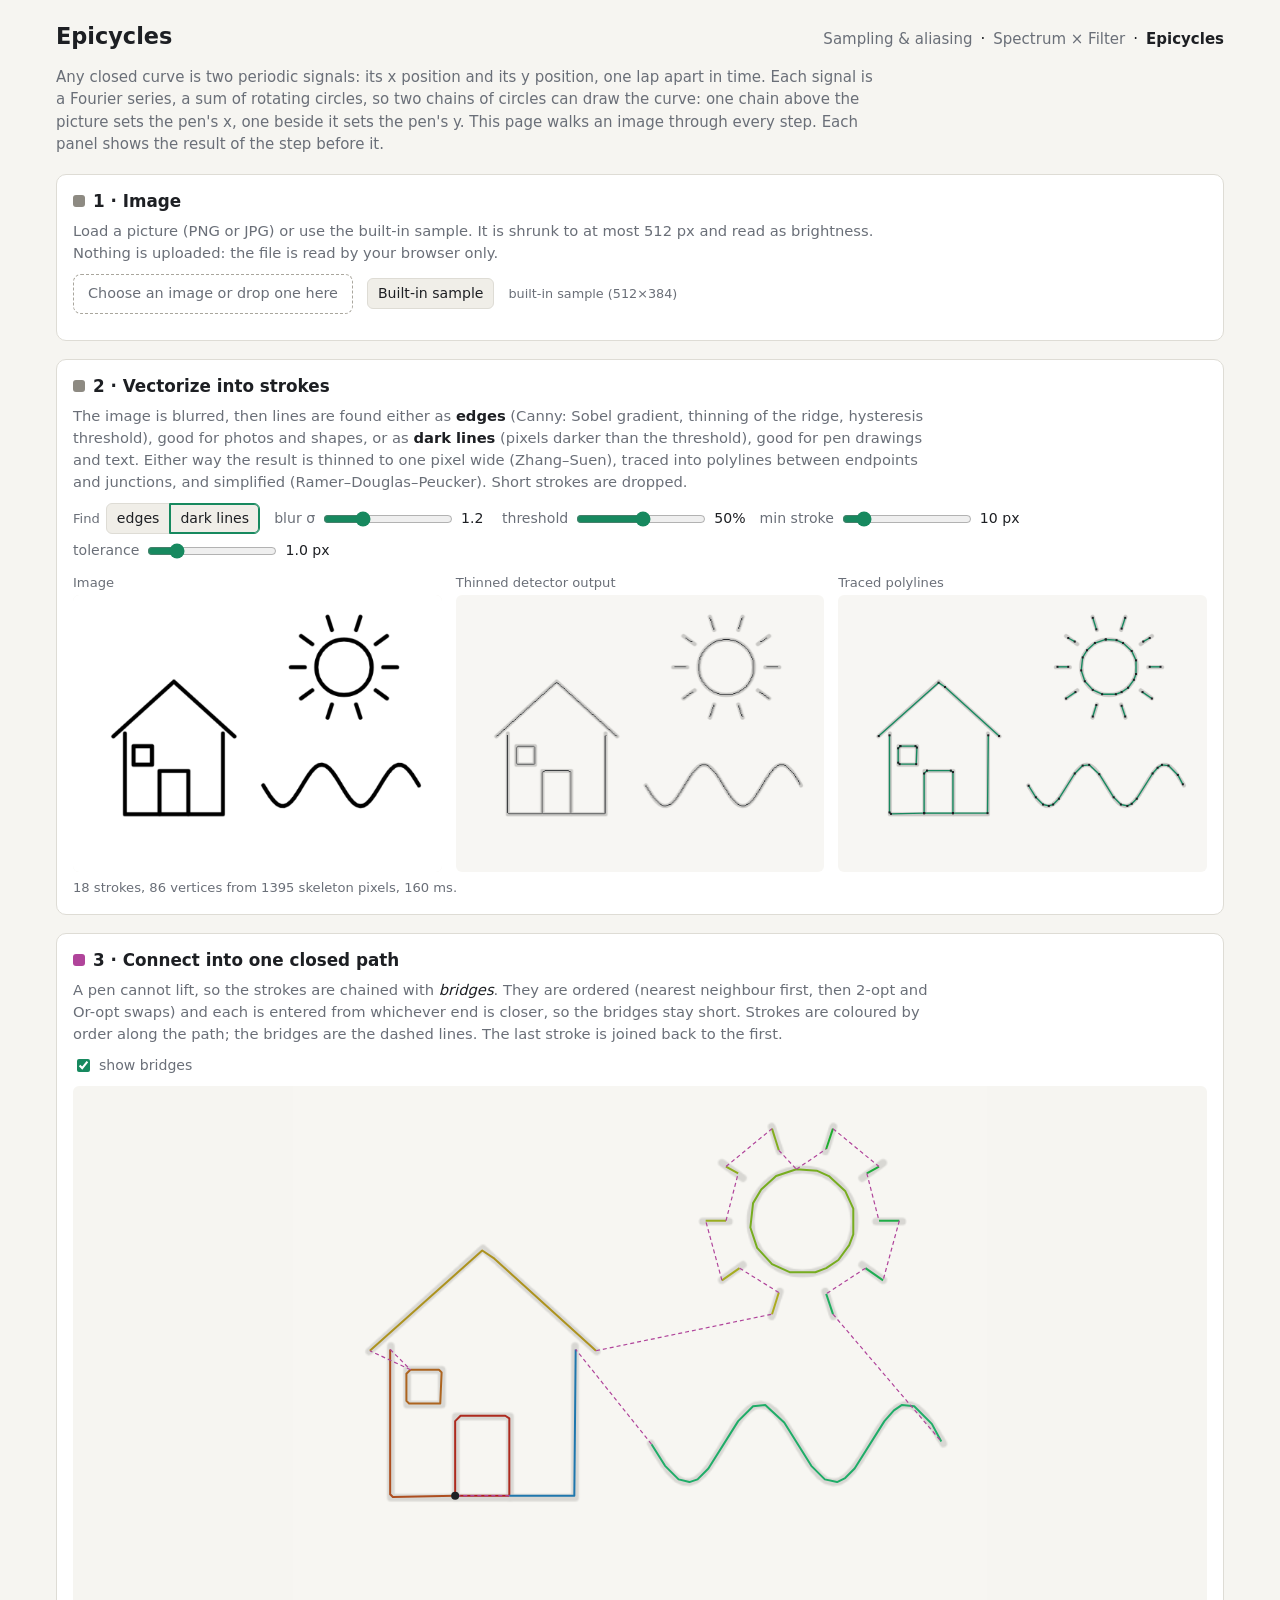
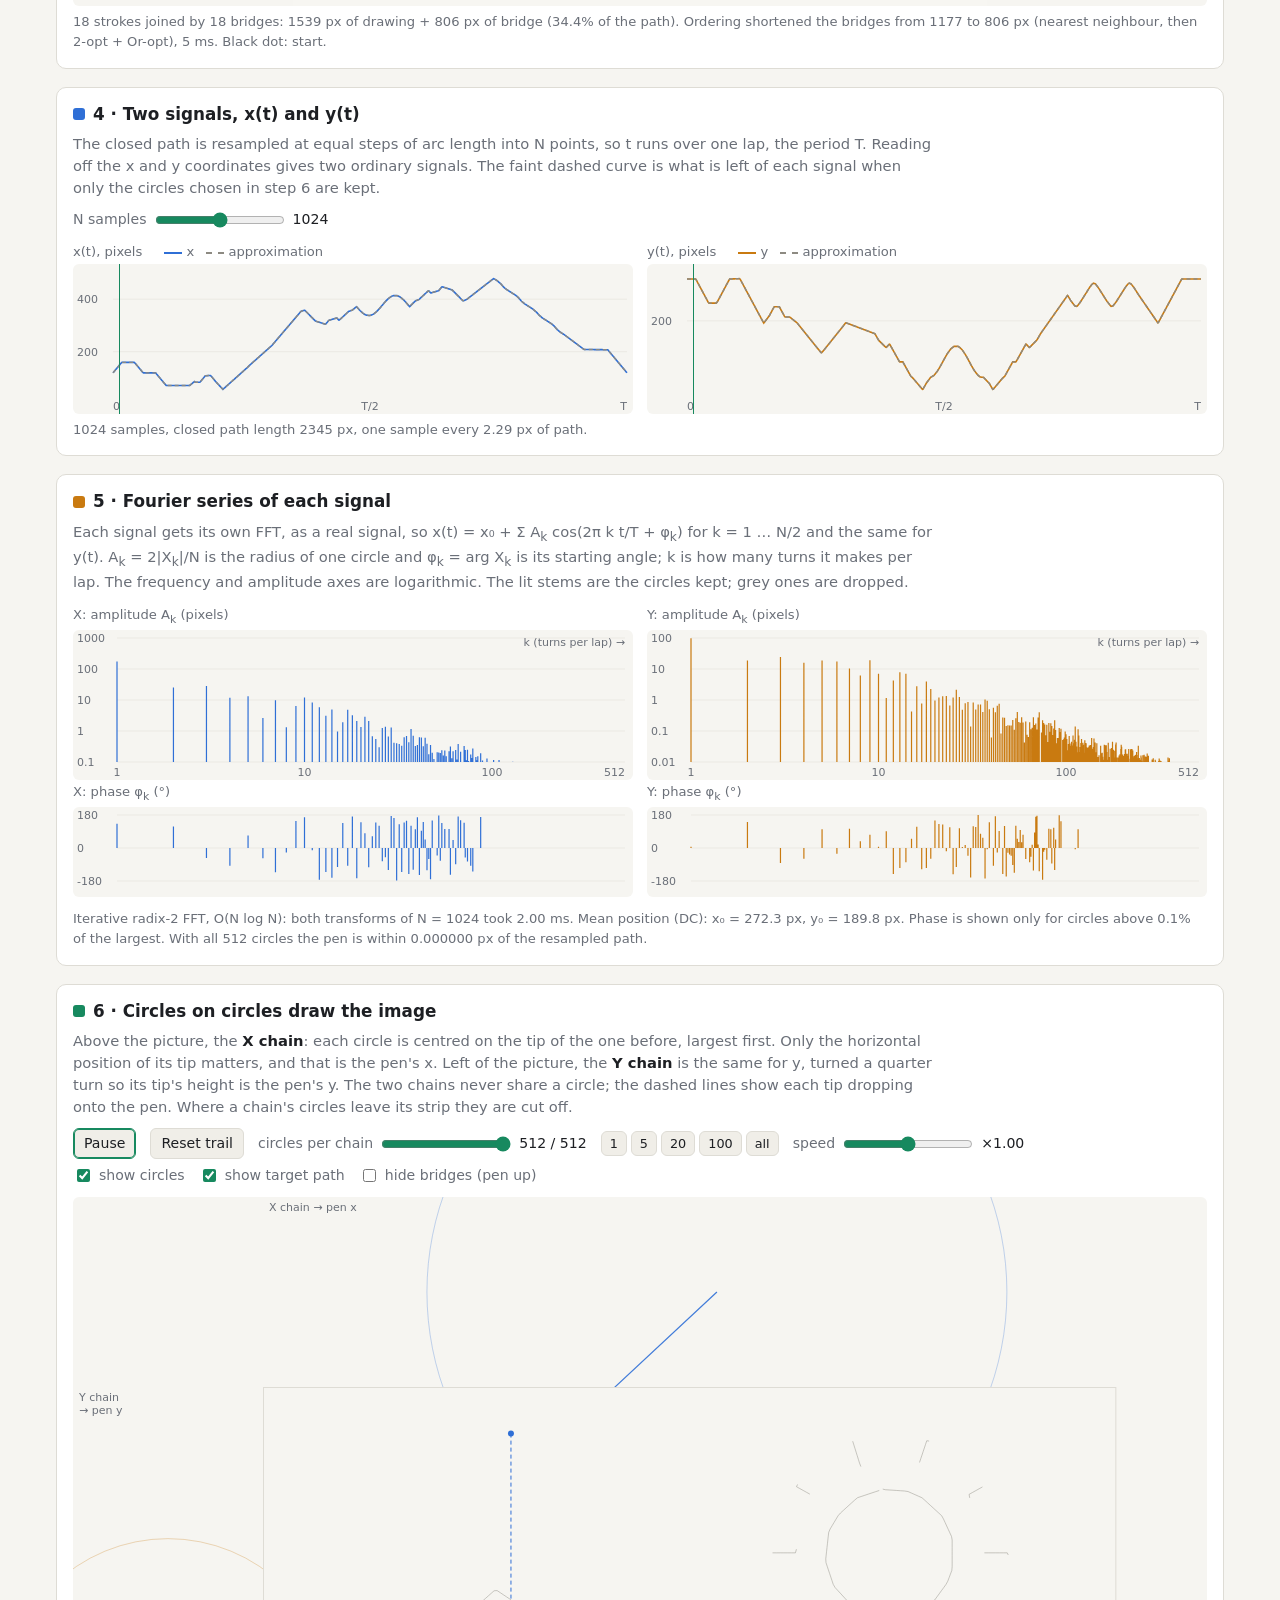
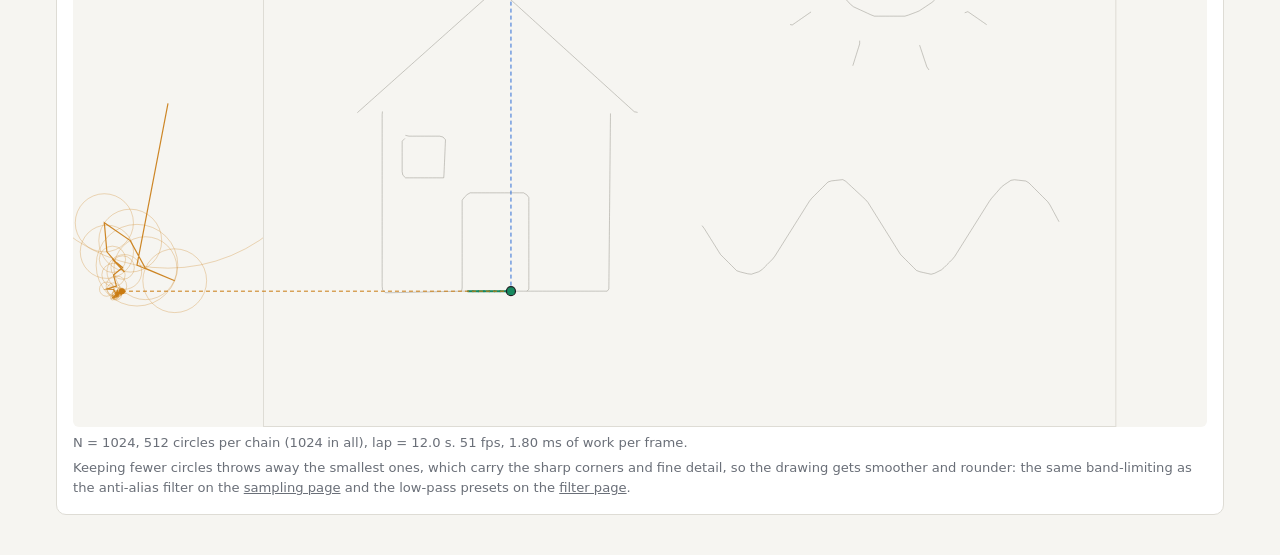
==== epicycles.html @ 073276e4 "Add epicycles page: image to single closed line to two Fourier circle chains" ====
<!doctype html>
<html lang="en">
<head>
<meta charset="utf-8">
<meta name="viewport" content="width=device-width, initial-scale=1">
<title>Epicycles</title>
<meta name="description" content="Interactive demo: turn an image into one closed line, split it into x(t) and y(t), take the Fourier series of each and draw the image with two chains of rotating circles.">
<link rel="stylesheet" href="epicycles.css">
</head>
<body>
<header class="site-header">
  <h1>Epicycles</h1>
  <nav id="pages"><a href="index.html">Sampling &amp; aliasing</a> · <a href="filter.html">Spectrum × Filter</a> · <strong>Epicycles</strong></nav>
</header>

<main>
  <section class="intro">
    <p>
      Any closed curve is two periodic signals: its x position and its y position, one lap apart in time.
      Each signal is a Fourier series, a sum of rotating circles, so two chains of circles can draw the curve:
      one chain above the picture sets the pen's x, one beside it sets the pen's y.
      This page walks an image through every step. Each panel shows the result of the step before it.
    </p>
  </section>

  <section class="panel" id="panel-input">
    <h2><span class="swatch sw-1"></span><span>1 · Image</span></h2>
    <p class="step">
      Load a picture (PNG or JPG) or use the built-in sample. It is shrunk to at most 512 px and read as brightness.
      Nothing is uploaded: the file is read by your browser only.
    </p>
    <div class="toolbar">
      <label class="drop" id="drop" tabindex="0">
        <input type="file" id="file" accept="image/png,image/jpeg,image/*">
        <span>Choose an image or drop one here</span>
      </label>
      <button id="btn-sample">Built-in sample</button>
      <span class="hint" id="src-name"></span>
    </div>
  </section>

  <section class="panel" id="panel-vec">
    <h2><span class="swatch sw-1"></span><span>2 · Vectorize into strokes</span></h2>
    <p class="step">
      The image is blurred, then lines are found either as <b>edges</b> (Canny: Sobel gradient, thinning of the ridge,
      hysteresis threshold), good for photos and shapes, or as <b>dark lines</b> (pixels darker than the threshold),
      good for pen drawings and text. Either way the result is thinned to one pixel wide (Zhang–Suen), traced into
      polylines between endpoints and junctions, and simplified (Ramer–Douglas–Peucker). Short strokes are dropped.
    </p>
    <div class="toolbar controls">
      <span class="group-label">Find</span>
      <span class="segmented" id="mode">
        <button data-mode="edges" aria-pressed="false">edges</button>
        <button data-mode="lines" aria-pressed="true">dark lines</button>
      </span>
      <label class="slider">blur σ <input type="range" id="p-blur" min="0.5" max="3" step="0.1" value="1.2"><output id="o-blur"></output></label>
      <label class="slider">threshold <input type="range" id="p-thr" min="2" max="95" step="1" value="50"><output id="o-thr"></output></label>
      <label class="slider">min stroke <input type="range" id="p-min" min="0" max="80" step="1" value="10"><output id="o-min"></output></label>
      <label class="slider">tolerance <input type="range" id="p-tol" min="0.3" max="4" step="0.1" value="1"><output id="o-tol"></output></label>
    </div>
    <div class="views three">
      <div><div class="plot-label">Image</div><canvas class="view" id="cv-src"></canvas></div>
      <div><div class="plot-label">Thinned detector output</div><canvas class="view" id="cv-edge"></canvas></div>
      <div><div class="plot-label">Traced polylines</div><canvas class="view" id="cv-poly"></canvas></div>
    </div>
    <p class="note" id="st-vec"></p>
  </section>

  <section class="panel" id="panel-conn">
    <h2><span class="swatch sw-2"></span><span>3 · Connect into one closed path</span></h2>
    <p class="step">
      A pen cannot lift, so the strokes are chained with <i>bridges</i>. They are ordered (nearest neighbour first, then
      2-opt and Or-opt swaps) and each is entered from whichever end is closer, so the bridges stay short.
      Strokes are coloured by order along the path; the bridges are the dashed lines.
      The last stroke is joined back to the first.
    </p>
    <div class="toolbar controls">
      <label class="check"><input type="checkbox" id="c-bridges" checked> show bridges</label>
    </div>
    <canvas class="view wide" id="cv-path"></canvas>
    <p class="note" id="st-conn"></p>
  </section>

  <section class="panel" id="panel-sig">
    <h2><span class="swatch sw-3"></span><span>4 · Two signals, x(t) and y(t)</span></h2>
    <p class="step">
      The closed path is resampled at equal steps of arc length into N points, so t runs over one lap, the period T.
      Reading off the x and y coordinates gives two ordinary signals. The faint dashed curve is what is left of each
      signal when only the circles chosen in step 6 are kept.
    </p>
    <div class="toolbar controls">
      <label class="slider">N samples <input type="range" id="p-n" min="8" max="12" step="1" value="10"><output id="o-n"></output></label>
    </div>
    <div class="views two">
      <div><div class="plot-label">x(t), pixels <span class="legend"><i class="ln ln-x"></i>x <i class="ln ln-ap"></i>approximation</span></div>
        <div class="tplot"><canvas class="view sig" id="sig-x"></canvas><i class="cursor" id="cur-x"></i></div></div>
      <div><div class="plot-label">y(t), pixels <span class="legend"><i class="ln ln-y"></i>y <i class="ln ln-ap"></i>approximation</span></div>
        <div class="tplot"><canvas class="view sig" id="sig-y"></canvas><i class="cursor" id="cur-y"></i></div></div>
    </div>
    <p class="note" id="st-sig"></p>
  </section>

  <section class="panel" id="panel-fft">
    <h2><span class="swatch sw-4"></span><span>5 · Fourier series of each signal</span></h2>
    <p class="step">
      Each signal gets its own FFT, as a real signal, so x(t) = x₀ + Σ A<sub>k</sub> cos(2π k t/T + φ<sub>k</sub>) for k = 1 … N/2
      and the same for y(t). A<sub>k</sub> = 2|X<sub>k</sub>|/N is the radius of one circle and φ<sub>k</sub> = arg X<sub>k</sub>
      is its starting angle; k is how many turns it makes per lap. The frequency and amplitude axes are logarithmic.
      The lit stems are the circles kept; grey ones are dropped.
    </p>
    <div class="views two">
      <div class="spec-col">
        <div class="plot-label">X: amplitude A<sub>k</sub> (pixels)</div><canvas class="view spec" id="sp-xa"></canvas>
        <div class="plot-label">X: phase φ<sub>k</sub> (°)</div><canvas class="view specp" id="sp-xp"></canvas>
      </div>
      <div class="spec-col">
        <div class="plot-label">Y: amplitude A<sub>k</sub> (pixels)</div><canvas class="view spec" id="sp-ya"></canvas>
        <div class="plot-label">Y: phase φ<sub>k</sub> (°)</div><canvas class="view specp" id="sp-yp"></canvas>
      </div>
    </div>
    <p class="note" id="st-fft"></p>
  </section>

  <section class="panel" id="panel-stage">
    <h2><span class="swatch sw-5"></span><span>6 · Circles on circles draw the image</span></h2>
    <p class="step">
      Above the picture, the <b>X chain</b>: each circle is centred on the tip of the one before, largest first.
      Only the horizontal position of its tip matters, and that is the pen's x. Left of the picture, the <b>Y chain</b>
      is the same for y, turned a quarter turn so its tip's height is the pen's y. The two chains never share a
      circle; the dashed lines show each tip dropping onto the pen. Where a chain's circles leave its strip they are cut off.
    </p>
    <div class="toolbar controls">
      <button id="b-play" aria-pressed="true">Pause</button>
      <button id="b-reset">Reset trail</button>
      <label class="slider">circles per chain <input type="range" id="p-m" min="0" max="1000" step="1" value="1000"><output id="o-m"></output></label>
      <span class="presets" id="m-presets">
        <button data-m="1">1</button><button data-m="5">5</button><button data-m="20">20</button><button data-m="100">100</button><button data-m="all">all</button>
      </span>
      <label class="slider">speed <input type="range" id="p-speed" min="-100" max="100" step="1" value="0"><output id="o-speed"></output></label>
    </div>
    <div class="toolbar controls">
      <label class="check"><input type="checkbox" id="c-circles" checked> show circles</label>
      <label class="check"><input type="checkbox" id="c-ghost" checked> show target path</label>
      <label class="check"><input type="checkbox" id="c-penup"> hide bridges (pen up)</label>
    </div>
    <div class="stage-wrap"><canvas id="stage"></canvas></div>
    <p class="note" id="st-stage"></p>
    <p class="note">
      Keeping fewer circles throws away the smallest ones, which carry the sharp corners and fine detail, so the drawing
      gets smoother and rounder: the same band-limiting as the anti-alias filter on the
      <a href="index.html">sampling page</a> and the low-pass presets on the <a href="filter.html">filter page</a>.
    </p>
  </section>
</main>

<script src="epicycles.js"></script>
</body>
</html>
---- epicycles.css ----
:root {
  --bg: #f6f5f1;
  --panel: #ffffff;
  --ink: #1d1f23;
  --muted: #6a6f78;
  --line: #dedcd5;
  --grid: #ebe9e3;
  --axis: #a9a69d;
  --btn: #f0eee8;
  --btn-hover: #e5e2da;
  --c-x: #2f6fd6;
  --c-y: #c97a10;
  --c-pen: #17895f;
  --c-bridge: #b0449a;
  --c-ref: #8d8a82;
  color-scheme: light;
}

@media (prefers-color-scheme: dark) {
  :root:not([data-theme="light"]) {
    --bg: #15171b;
    --panel: #1d2026;
    --ink: #e6e7ea;
    --muted: #979ca6;
    --line: #2f333b;
    --grid: #262a31;
    --axis: #5a606b;
    --btn: #272b33;
    --btn-hover: #323741;
    --c-x: #6b9ef5;
    --c-y: #f0a443;
    --c-pen: #3fc994;
    --c-bridge: #e07ccb;
    --c-ref: #8a909b;
    color-scheme: dark;
  }
}

:root[data-theme="dark"] {
  --bg: #15171b;
  --panel: #1d2026;
  --ink: #e6e7ea;
  --muted: #979ca6;
  --line: #2f333b;
  --grid: #262a31;
  --axis: #5a606b;
  --btn: #272b33;
  --btn-hover: #323741;
  --c-x: #6b9ef5;
  --c-y: #f0a443;
  --c-pen: #3fc994;
  --c-bridge: #e07ccb;
  --c-ref: #8a909b;
  color-scheme: dark;
}

* { box-sizing: border-box; }

body {
  margin: 0;
  background: var(--bg);
  color: var(--ink);
  font: 15px/1.5 system-ui, -apple-system, "Segoe UI", Roboto, sans-serif;
}

.site-header {
  display: flex;
  flex-wrap: wrap;
  align-items: baseline;
  justify-content: space-between;
  gap: 8px 24px;
  max-width: 1200px;
  margin: 0 auto;
  padding: 20px 16px 4px;
}
.site-header h1 { margin: 0; font-size: 1.4rem; font-weight: 650; }

#pages { display: flex; flex-wrap: wrap; gap: 4px 8px; }
#pages a { color: var(--muted); text-decoration: none; }
#pages a:hover { color: var(--ink); }

main { max-width: 1200px; margin: 0 auto; padding: 0 16px 40px; }

.intro { max-width: 820px; color: var(--muted); }
.intro p { margin: 8px 0; }

.panel {
  background: var(--panel);
  border: 1px solid var(--line);
  border-radius: 10px;
  padding: 14px 16px 16px;
  margin-top: 18px;
  min-width: 0;
}
.panel h2 {
  display: flex;
  align-items: center;
  gap: 8px;
  margin: 0 0 6px;
  font-size: 1.05rem;
  font-weight: 620;
}
.swatch { width: 12px; height: 12px; border-radius: 3px; flex: none; }
.sw-1 { background: var(--c-ref); }
.sw-2 { background: var(--c-bridge); }
.sw-3 { background: var(--c-x); }
.sw-4 { background: var(--c-y); }
.sw-5 { background: var(--c-pen); }

.step { max-width: 860px; margin: 0 0 10px; color: var(--muted); font-size: 0.92rem; }
.step b, .step i { color: var(--ink); }

.toolbar { display: flex; flex-wrap: wrap; align-items: center; gap: 6px 14px; margin-bottom: 10px; }
.toolbar.controls + .toolbar.controls { margin-top: -4px; }

button {
  font: inherit;
  font-size: 0.88rem;
  color: var(--ink);
  background: var(--btn);
  border: 1px solid var(--line);
  border-radius: 6px;
  padding: 4px 10px;
  cursor: pointer;
}
button:hover { background: var(--btn-hover); }
button[aria-pressed="true"] { border-color: var(--c-pen); box-shadow: inset 0 0 0 1px var(--c-pen); }
.presets { display: inline-flex; gap: 4px; }
.presets button { padding: 2px 8px; font-size: 0.8rem; }

.segmented { display: inline-flex; }
.segmented button { border-radius: 0; }
.segmented button:first-child { border-radius: 6px 0 0 6px; }
.segmented button:last-child { border-radius: 0 6px 6px 0; margin-left: -1px; }

.group-label { color: var(--muted); font-size: 0.82rem; margin-right: -8px; }
.slider, .check { display: inline-flex; align-items: center; gap: 6px; font-size: 0.88rem; color: var(--muted); }
.slider input { width: 130px; accent-color: var(--c-pen); }
.slider output { min-width: 3ch; color: var(--ink); font-variant-numeric: tabular-nums; }
.check input { accent-color: var(--c-pen); }

.drop {
  display: inline-flex;
  align-items: center;
  padding: 8px 14px;
  border: 1.5px dashed var(--axis);
  border-radius: 8px;
  color: var(--muted);
  cursor: pointer;
  font-size: 0.9rem;
}
.drop:hover, .drop.over, .drop:focus-visible { border-color: var(--c-pen); color: var(--ink); outline: none; }
.drop input { position: absolute; width: 1px; height: 1px; opacity: 0; pointer-events: none; }

.hint { color: var(--muted); font-size: 0.8rem; }
.note { color: var(--muted); font-size: 0.82rem; margin: 6px 0 0; }
.note a { color: inherit; }

.views { display: grid; gap: 14px; }
.views.three { grid-template-columns: repeat(3, minmax(0, 1fr)); }
.views.two { grid-template-columns: repeat(2, minmax(0, 1fr)); }
.views > div { min-width: 0; }

.plot-label { font-size: 0.82rem; color: var(--muted); margin: 2px 0; }
.view { display: block; width: 100%; height: 240px; border-radius: 6px; background: var(--bg); }
.view.wide { height: 360px; }
.view.sig { height: 150px; }
.view.spec { height: 150px; }
.view.specp { height: 90px; margin-bottom: 6px; }

.tplot { position: relative; }
.cursor { position: absolute; top: 0; bottom: 0; width: 0; border-left: 1px solid var(--c-pen); pointer-events: none; left: 0; }

.legend { margin-left: 10px; white-space: nowrap; }
.legend .ln { display: inline-block; width: 18px; height: 0; vertical-align: middle; margin: 0 4px 0 8px; }
.ln-x { border-top: 2px solid var(--c-x); }
.ln-y { border-top: 2px solid var(--c-y); }
.ln-ap { border-top: 2px dashed var(--c-ref); }

.stage-wrap { width: 100%; }
#stage { display: block; width: 100%; height: 600px; border-radius: 6px; background: var(--bg); }

@media (max-width: 760px) {
  .views.three, .views.two { grid-template-columns: minmax(0, 1fr); }
  .view { height: 220px; }
  .view.sig, .view.spec { height: 140px; }
  .view.specp { height: 80px; }
  .slider input { width: 110px; }
}
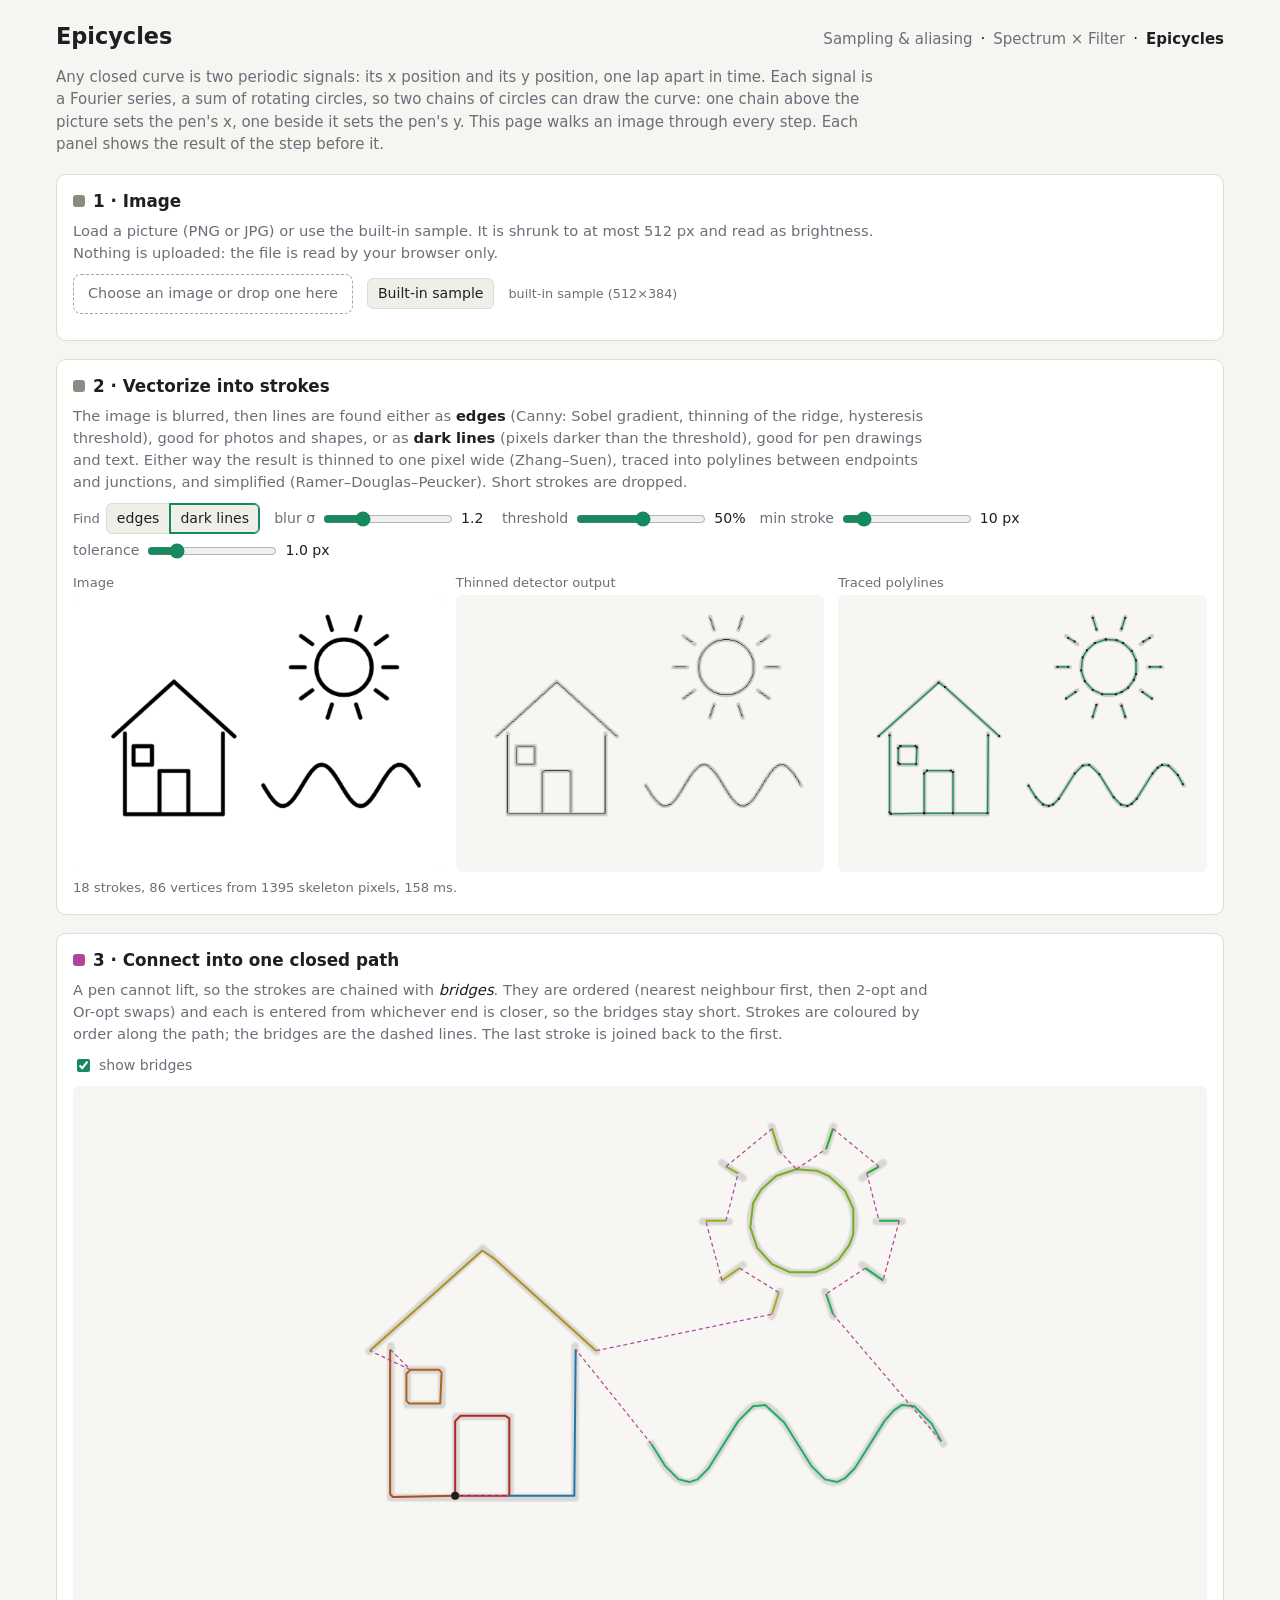
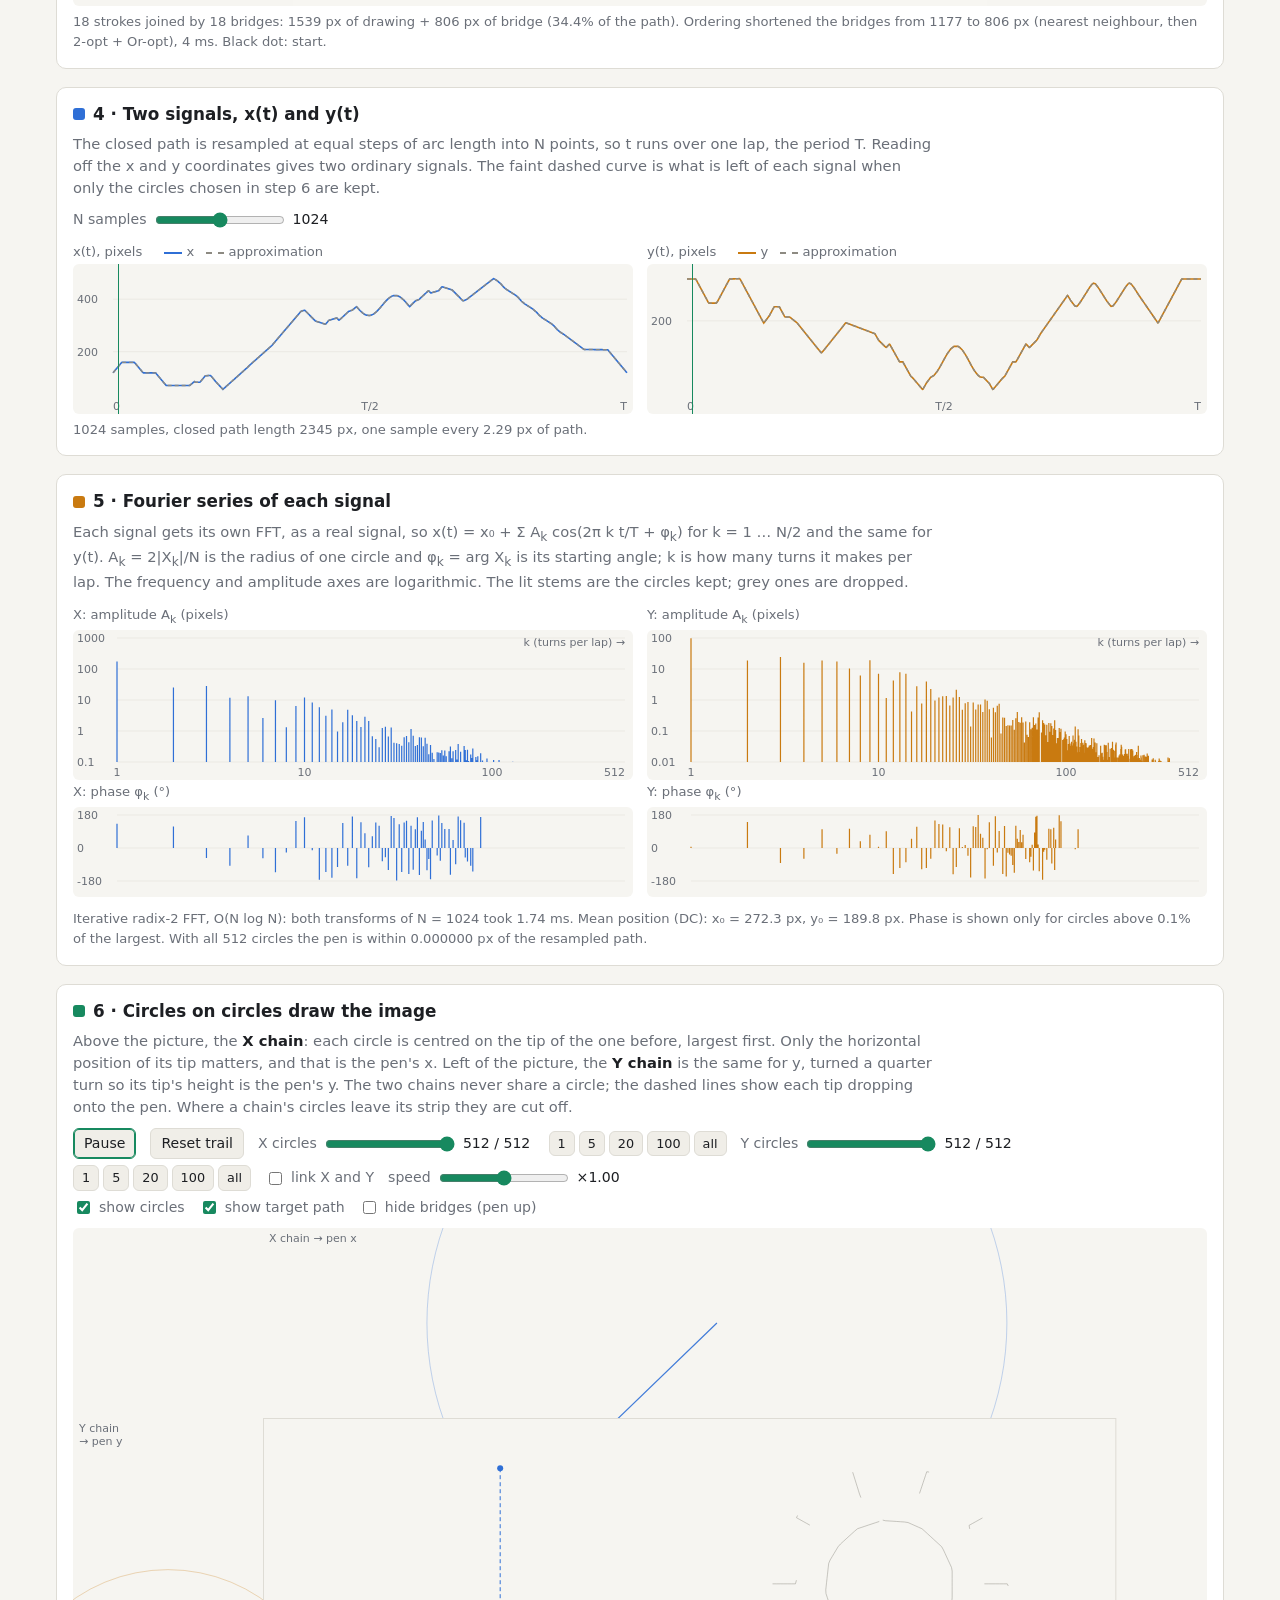
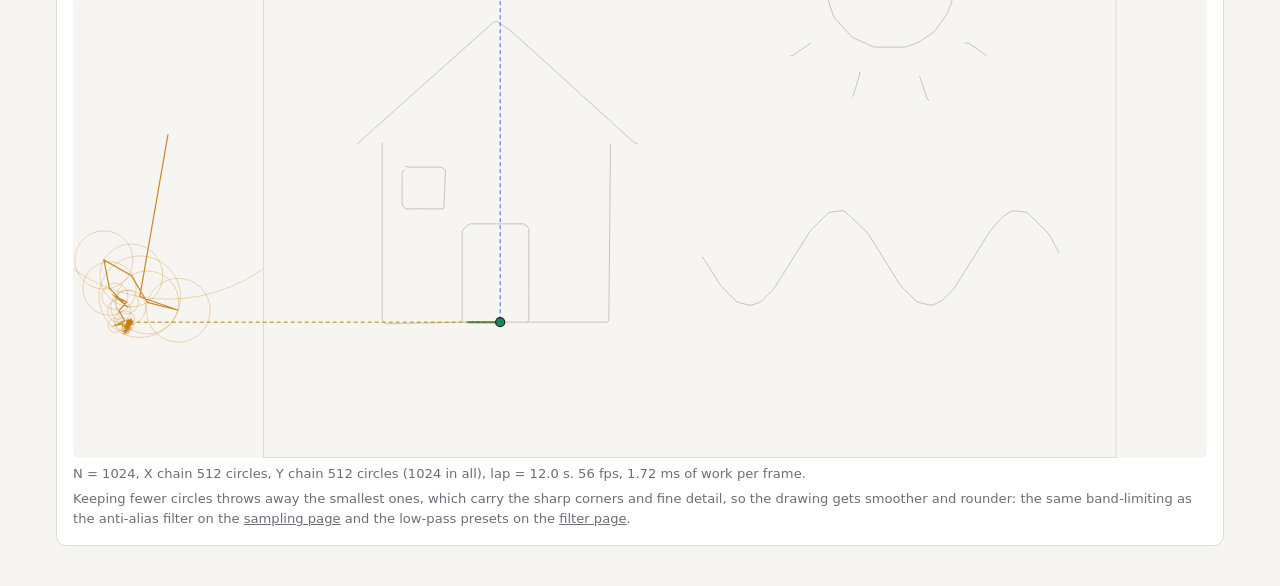
==== commit 74297040: "Independent X and Y circle counts, link option; guard against failed image readback" ====
--- a/epicycles.html
+++ b/epicycles.html
@@ -132,10 +132,11 @@
     <div class="toolbar controls">
       <button id="b-play" aria-pressed="true">Pause</button>
       <button id="b-reset">Reset trail</button>
-      <label class="slider">circles per chain <input type="range" id="p-m" min="0" max="1000" step="1" value="1000"><output id="o-m"></output></label>
-      <span class="presets" id="m-presets">
-        <button data-m="1">1</button><button data-m="5">5</button><button data-m="20">20</button><button data-m="100">100</button><button data-m="all">all</button>
-      </span>
+      <label class="slider x">X circles <input type="range" id="p-mx" min="0" max="1000" step="1" value="1000"><output id="o-mx"></output></label>
+      <span class="presets" id="mp-x"><button data-m="1">1</button><button data-m="5">5</button><button data-m="20">20</button><button data-m="100">100</button><button data-m="all">all</button></span>
+      <label class="slider y">Y circles <input type="range" id="p-my" min="0" max="1000" step="1" value="1000"><output id="o-my"></output></label>
+      <span class="presets" id="mp-y"><button data-m="1">1</button><button data-m="5">5</button><button data-m="20">20</button><button data-m="100">100</button><button data-m="all">all</button></span>
+      <label class="check"><input type="checkbox" id="c-link"> link X and Y</label>
       <label class="slider">speed <input type="range" id="p-speed" min="-100" max="100" step="1" value="0"><output id="o-speed"></output></label>
     </div>
     <div class="toolbar controls">
--- a/epicycles.css
+++ b/epicycles.css
@@ -187,3 +187,5 @@
   .view.specp { height: 80px; }
   .slider input { width: 110px; }
 }
+
+#o-mx, #o-my { min-width: 8ch; }
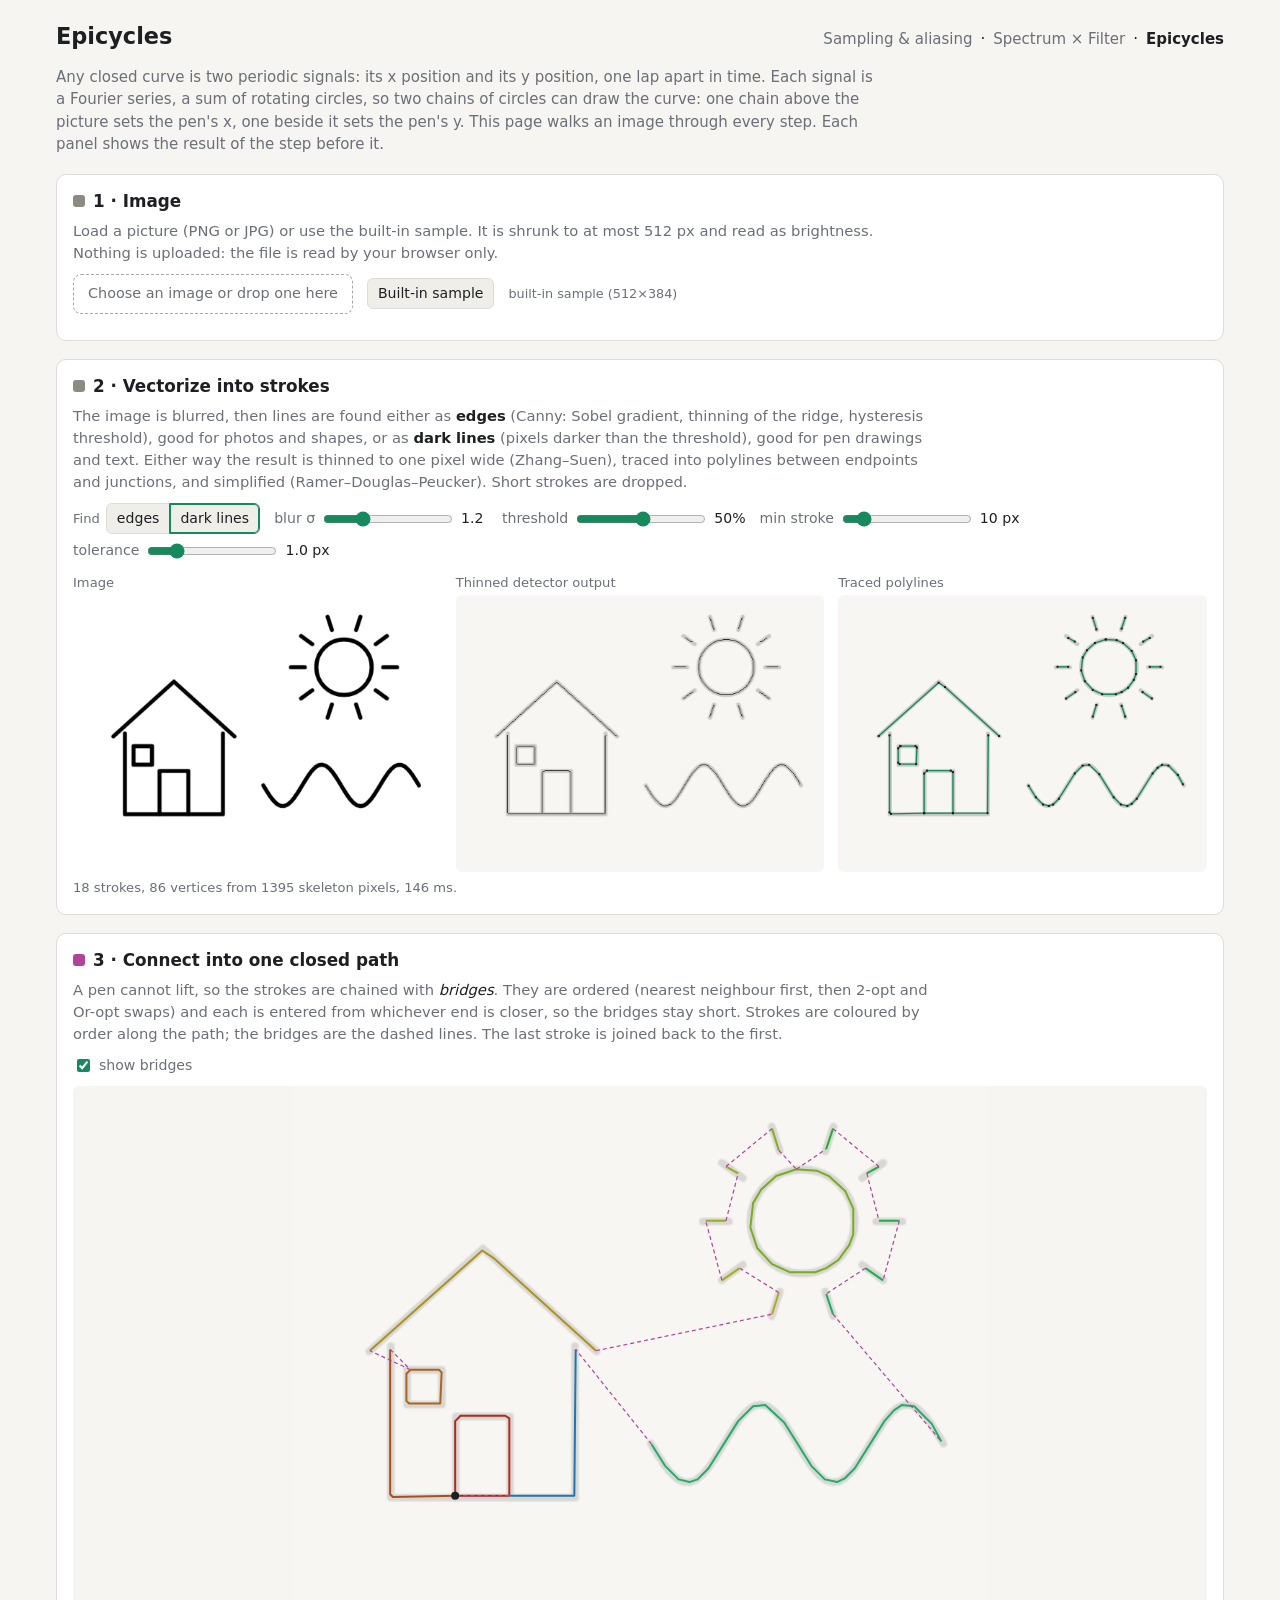
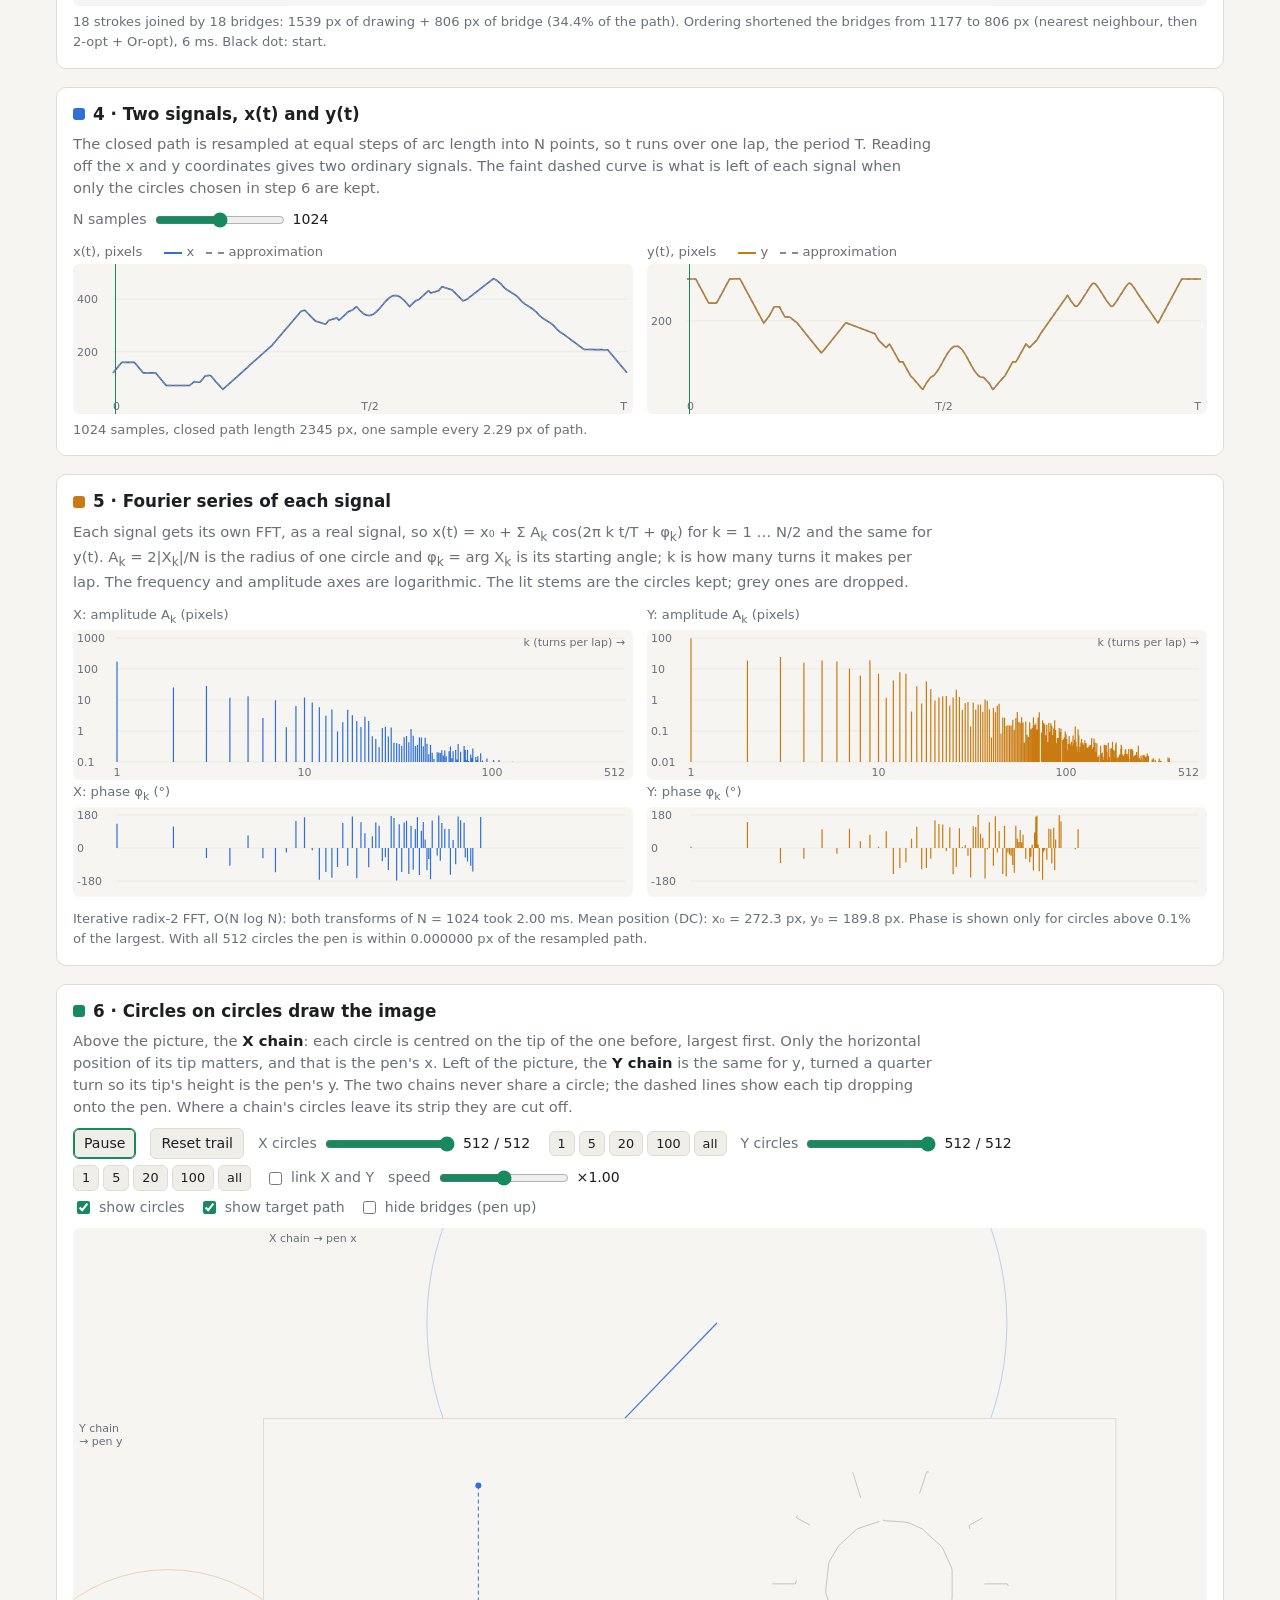
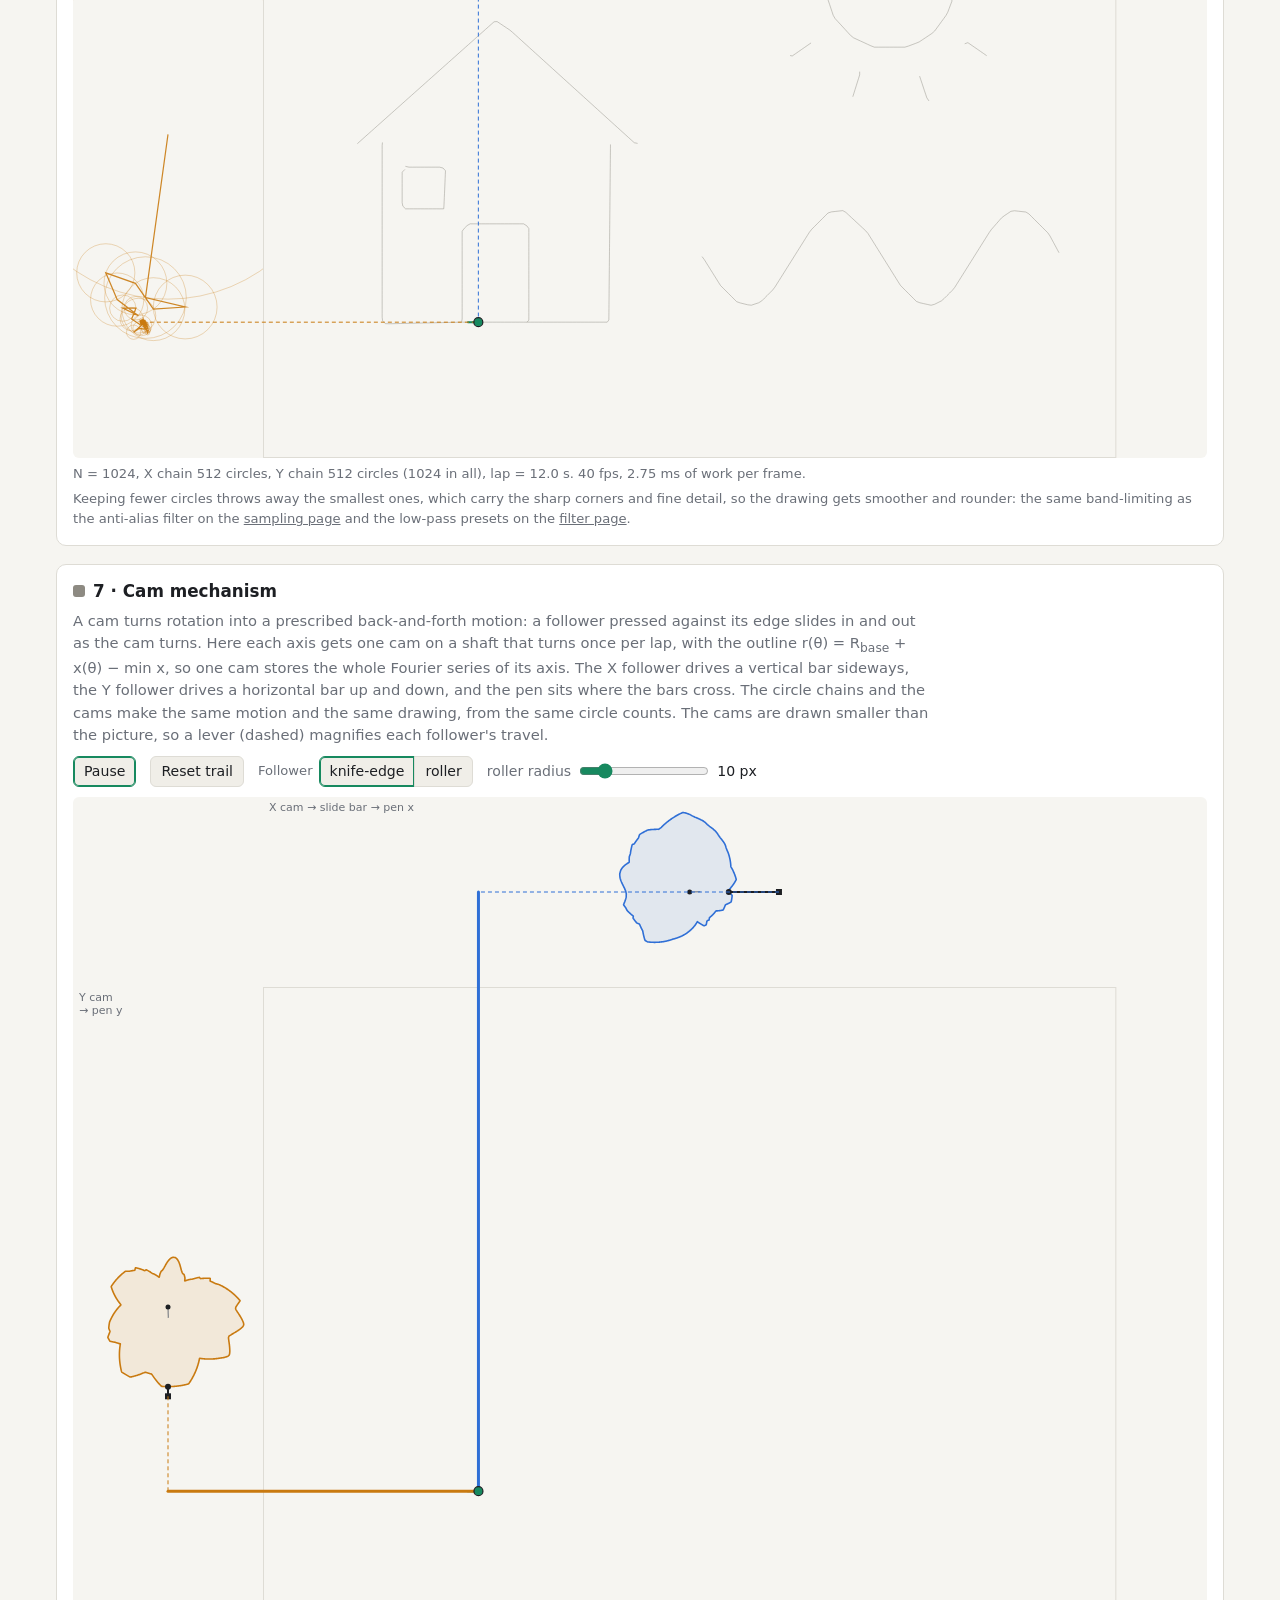
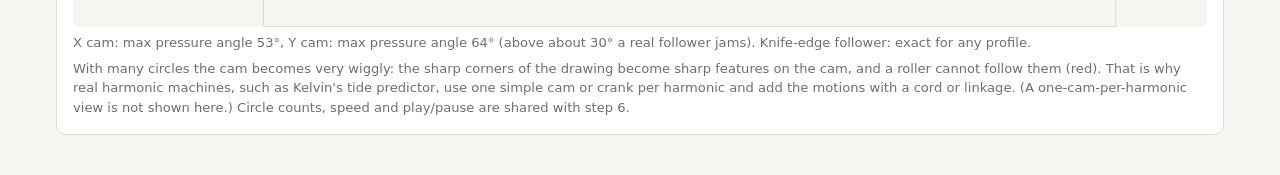
==== commit 6c188344: "Add cam mechanism section; make the built-in sample read back reliably" ====
--- a/epicycles.html
+++ b/epicycles.html
@@ -152,6 +152,36 @@
       <a href="index.html">sampling page</a> and the low-pass presets on the <a href="filter.html">filter page</a>.
     </p>
   </section>
+
+  <section class="panel" id="panel-cam">
+    <h2><span class="swatch sw-6"></span><span>7 · Cam mechanism</span></h2>
+    <p class="step">
+      A cam turns rotation into a prescribed back-and-forth motion: a follower pressed against its edge slides in and out as the
+      cam turns. Here each axis gets one cam on a shaft that turns once per lap, with the outline r(θ) = R<sub>base</sub> + x(θ) − min x,
+      so one cam stores the whole Fourier series of its axis. The X follower drives a vertical bar sideways, the Y follower drives a
+      horizontal bar up and down, and the pen sits where the bars cross. The circle chains and the cams make the same motion and the
+      same drawing, from the same circle counts. The cams are drawn smaller than the picture, so a lever (dashed) magnifies
+      each follower's travel.
+    </p>
+    <div class="toolbar controls">
+      <button id="b-play2" aria-pressed="true">Pause</button>
+      <button id="b-reset2">Reset trail</button>
+      <span class="group-label">Follower</span>
+      <span class="segmented" id="follower">
+        <button data-f="knife" aria-pressed="true">knife-edge</button>
+        <button data-f="roller" aria-pressed="false">roller</button>
+      </span>
+      <label class="slider">roller radius <input type="range" id="p-rho" min="1" max="60" step="1" value="10"><output id="o-rho">10 px</output></label>
+    </div>
+    <canvas id="cam"></canvas>
+    <p class="note" id="st-cam"></p>
+    <p class="note">
+      With many circles the cam becomes very wiggly: the sharp corners of the drawing become sharp features on the cam, and a roller
+      cannot follow them (red). That is why real harmonic machines, such as Kelvin's tide predictor, use one simple cam or crank per
+      harmonic and add the motions with a cord or linkage. (A one-cam-per-harmonic view is not shown here.) Circle counts, speed and
+      play/pause are shared with step 6.
+    </p>
+  </section>
 </main>
 
 <script src="epicycles.js"></script>
--- a/epicycles.css
+++ b/epicycles.css
@@ -13,6 +13,7 @@
   --c-pen: #17895f;
   --c-bridge: #b0449a;
   --c-ref: #8d8a82;
+  --c-bad: #d03030;
   color-scheme: light;
 }
 
@@ -32,6 +33,7 @@
     --c-pen: #3fc994;
     --c-bridge: #e07ccb;
     --c-ref: #8a909b;
+    --c-bad: #ff6b6b;
     color-scheme: dark;
   }
 }
@@ -51,6 +53,7 @@
   --c-pen: #3fc994;
   --c-bridge: #e07ccb;
   --c-ref: #8a909b;
+  --c-bad: #ff6b6b;
   color-scheme: dark;
 }
 
@@ -106,6 +109,7 @@
 .sw-3 { background: var(--c-x); }
 .sw-4 { background: var(--c-y); }
 .sw-5 { background: var(--c-pen); }
+.sw-6 { background: var(--c-ref); }
 
 .step { max-width: 860px; margin: 0 0 10px; color: var(--muted); font-size: 0.92rem; }
 .step b, .step i { color: var(--ink); }
@@ -178,7 +182,7 @@
 .ln-ap { border-top: 2px dashed var(--c-ref); }
 
 .stage-wrap { width: 100%; }
-#stage { display: block; width: 100%; height: 600px; border-radius: 6px; background: var(--bg); }
+#stage, #cam { display: block; width: 100%; height: 600px; border-radius: 6px; background: var(--bg); }
 
 @media (max-width: 760px) {
   .views.three, .views.two { grid-template-columns: minmax(0, 1fr); }
@@ -188,4 +192,5 @@
   .slider input { width: 110px; }
 }
 
+#st-cam .bad { color: var(--c-bad); }
 #o-mx, #o-my { min-width: 8ch; }
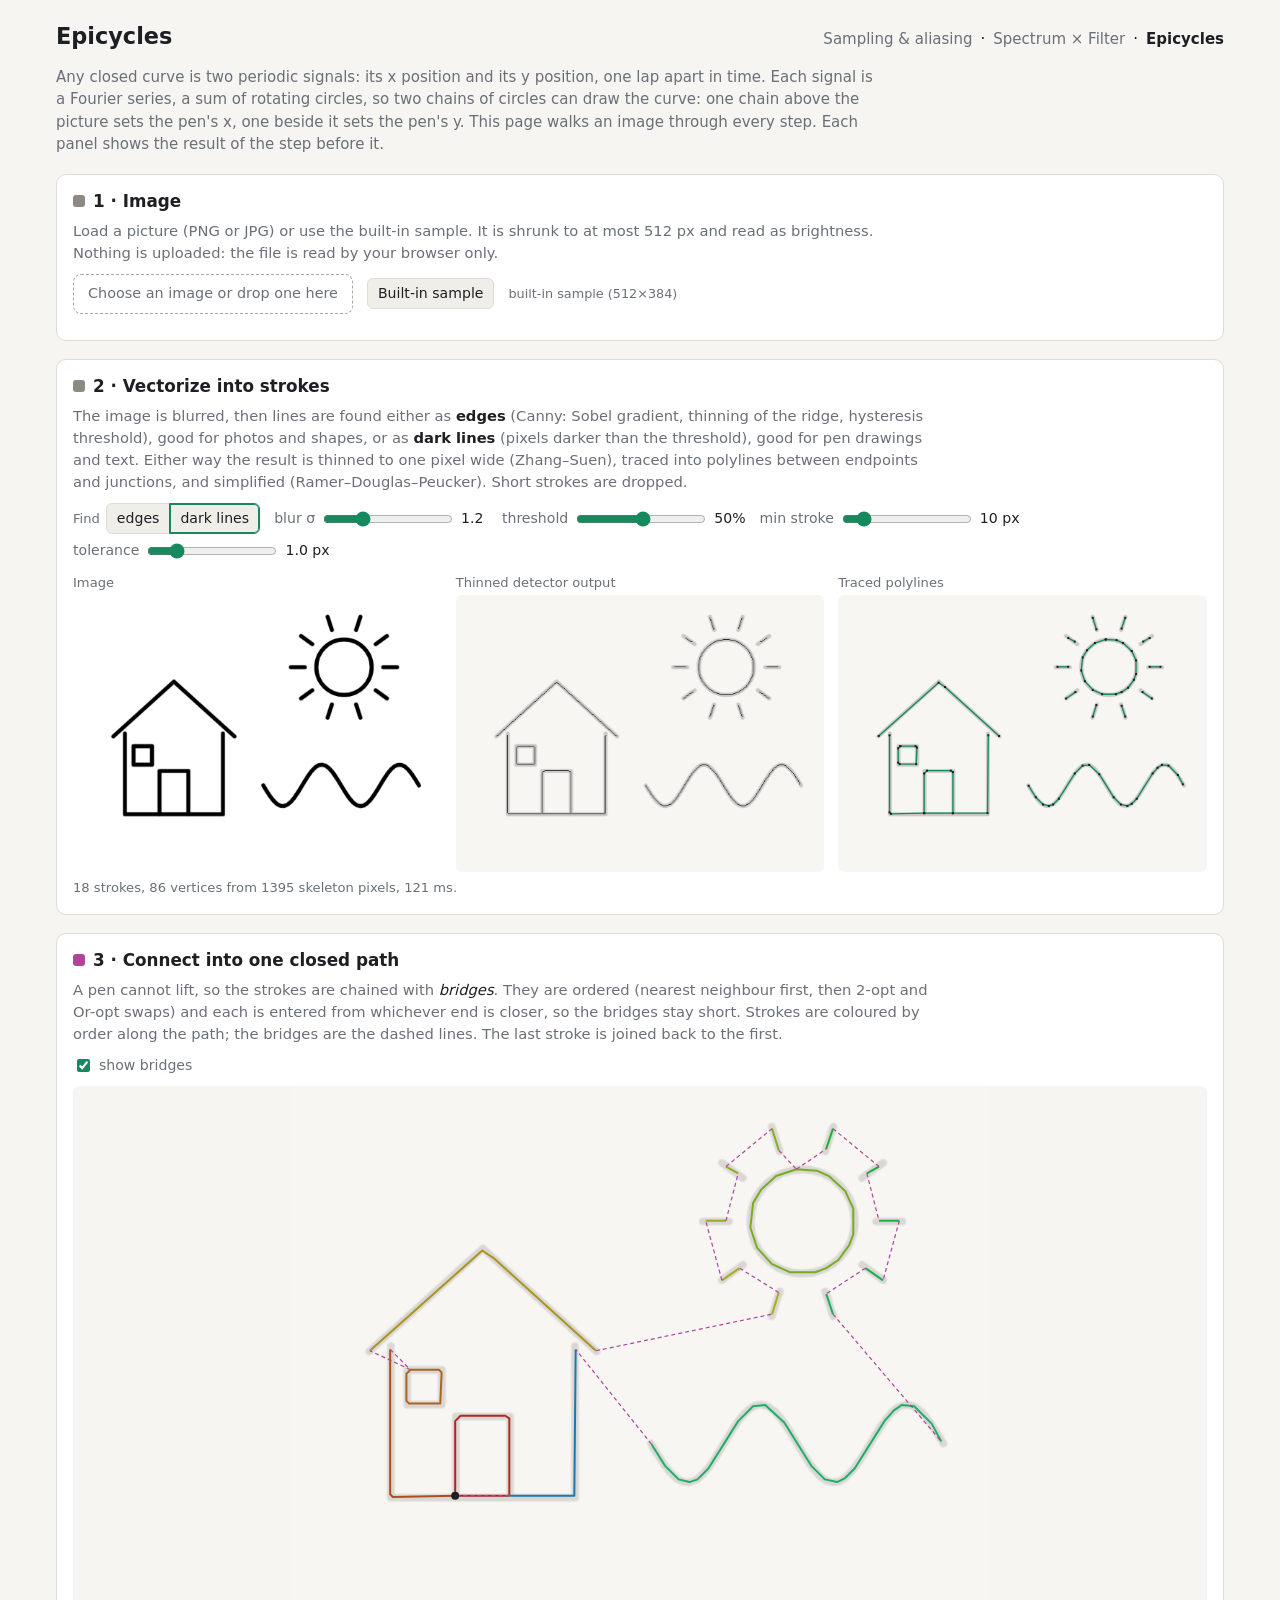
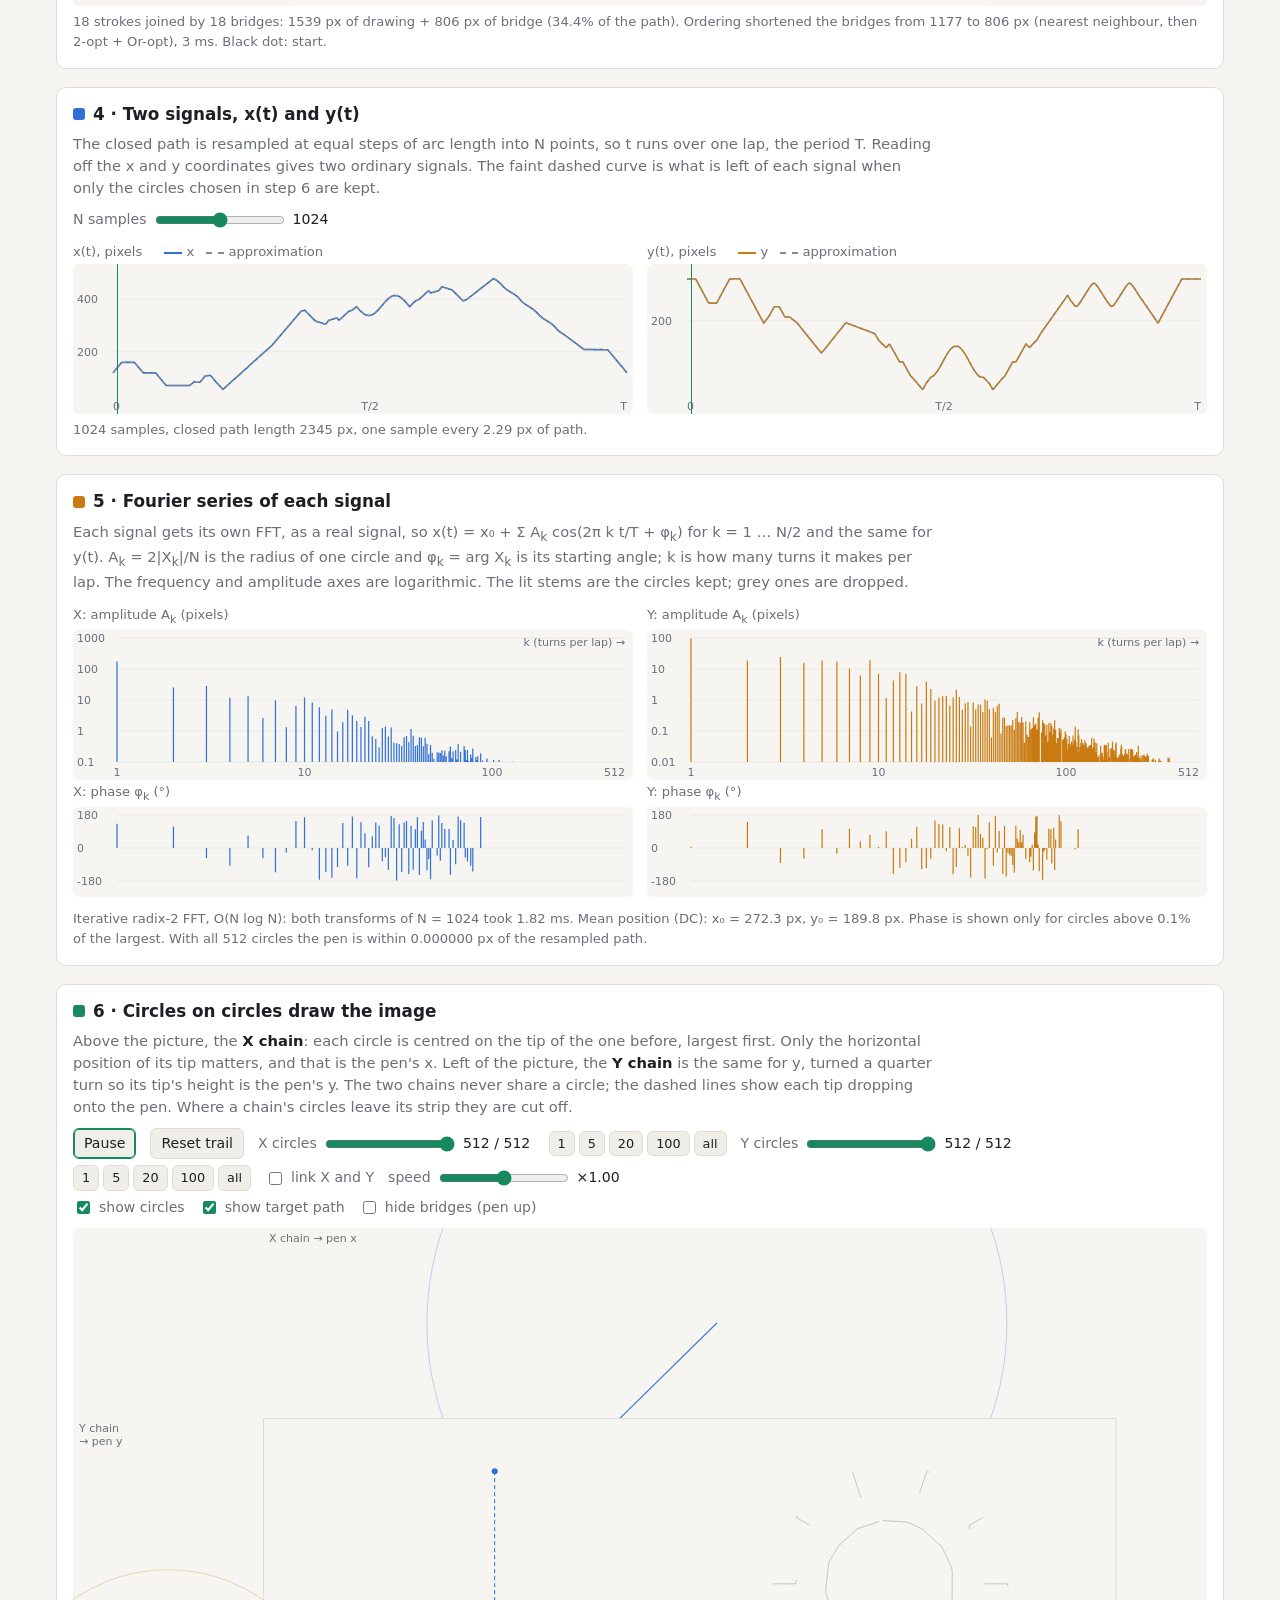
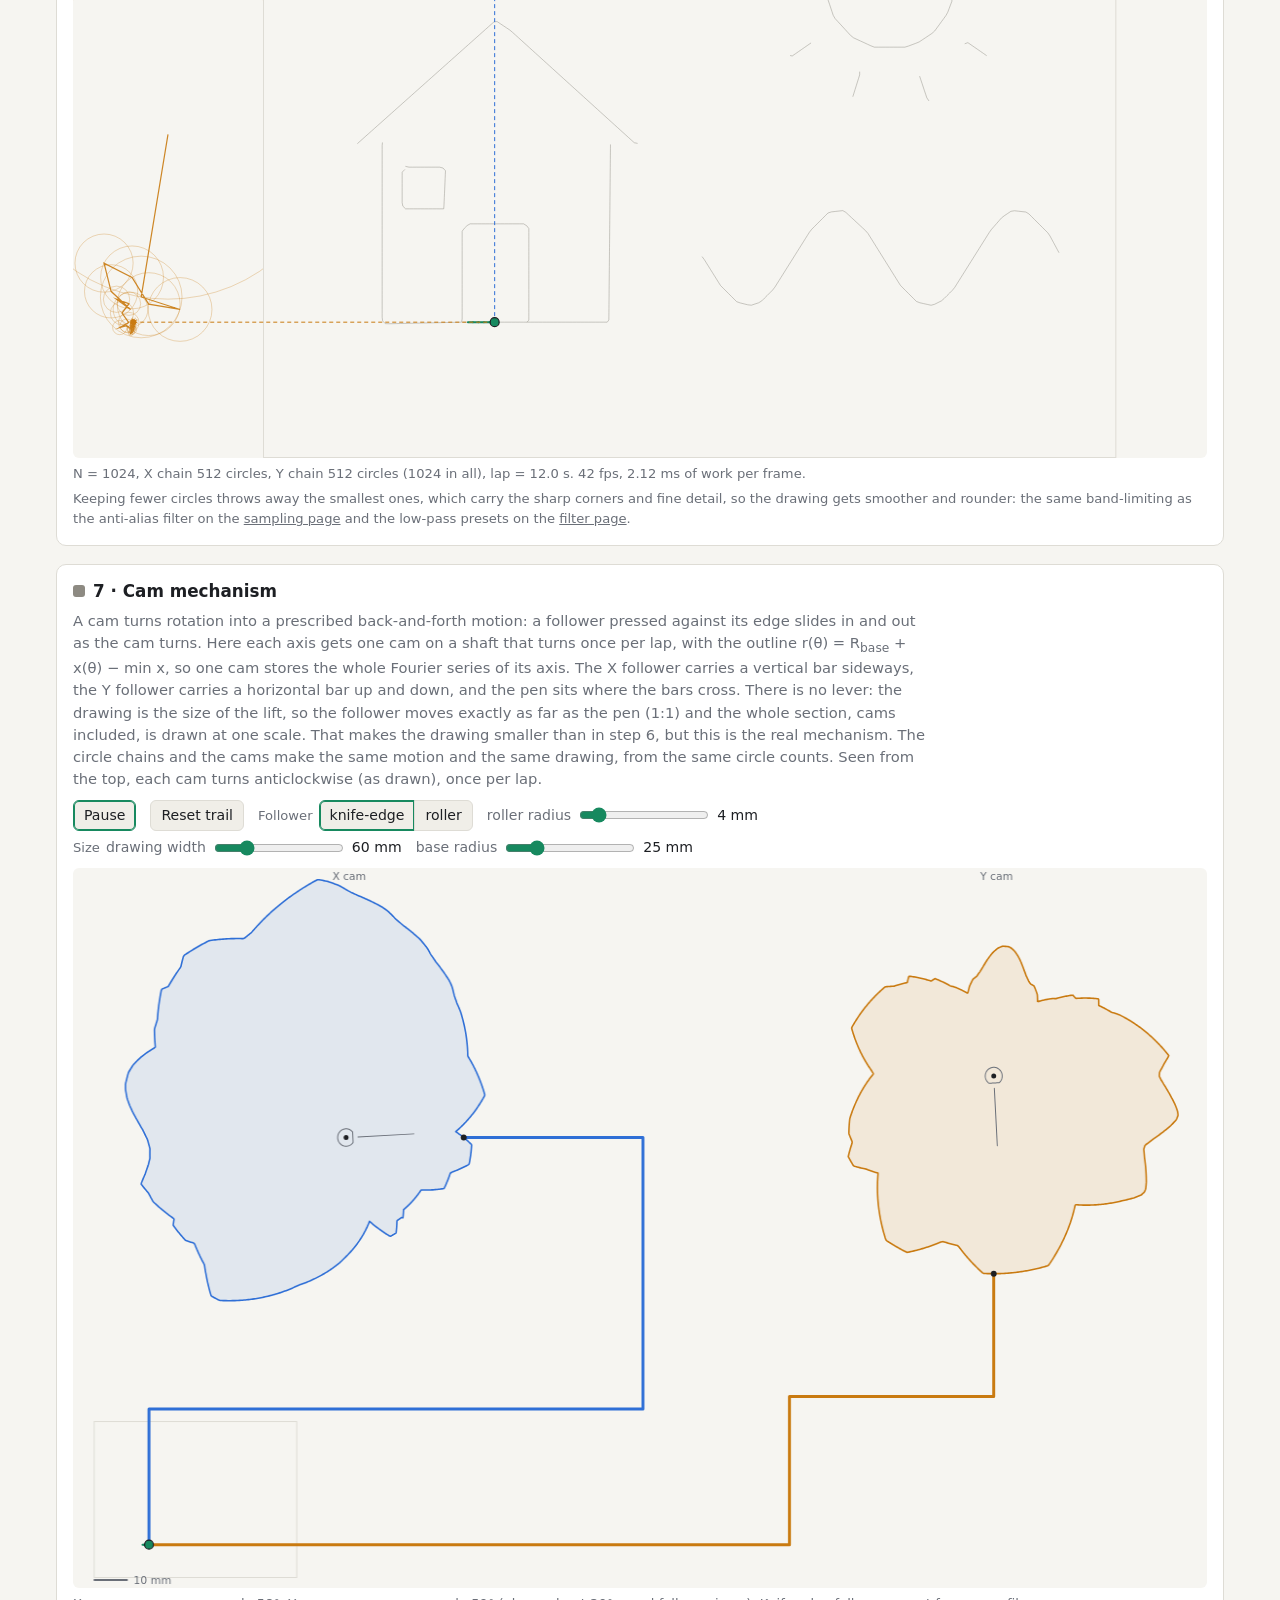
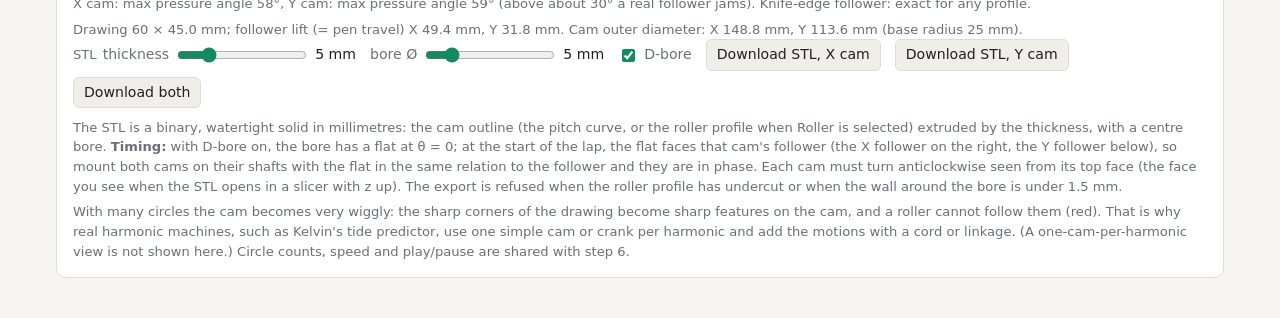
==== commit 687fb65d: "Cam section at true scale (no lever), physical mm sizes, STL export of both cams" ====
--- a/epicycles.html
+++ b/epicycles.html
@@ -158,10 +158,11 @@
     <p class="step">
       A cam turns rotation into a prescribed back-and-forth motion: a follower pressed against its edge slides in and out as the
       cam turns. Here each axis gets one cam on a shaft that turns once per lap, with the outline r(θ) = R<sub>base</sub> + x(θ) − min x,
-      so one cam stores the whole Fourier series of its axis. The X follower drives a vertical bar sideways, the Y follower drives a
-      horizontal bar up and down, and the pen sits where the bars cross. The circle chains and the cams make the same motion and the
-      same drawing, from the same circle counts. The cams are drawn smaller than the picture, so a lever (dashed) magnifies
-      each follower's travel.
+      so one cam stores the whole Fourier series of its axis. The X follower carries a vertical bar sideways, the Y follower carries a
+      horizontal bar up and down, and the pen sits where the bars cross. There is no lever: the drawing is the size of the lift, so
+      the follower moves exactly as far as the pen (1:1) and the whole section, cams included, is drawn at one scale. That makes the
+      drawing smaller than in step 6, but this is the real mechanism. The circle chains and the cams make the same motion and the
+      same drawing, from the same circle counts. Seen from the top, each cam turns anticlockwise (as drawn), once per lap.
     </p>
     <div class="toolbar controls">
       <button id="b-play2" aria-pressed="true">Pause</button>
@@ -171,10 +172,34 @@
         <button data-f="knife" aria-pressed="true">knife-edge</button>
         <button data-f="roller" aria-pressed="false">roller</button>
       </span>
-      <label class="slider">roller radius <input type="range" id="p-rho" min="1" max="60" step="1" value="10"><output id="o-rho">10 px</output></label>
+      <label class="slider">roller radius <input type="range" id="p-rho" min="1" max="30" step="0.5" value="4"><output id="o-rho">4 mm</output></label>
+    </div>
+    <div class="toolbar controls">
+      <span class="group-label">Size</span>
+      <label class="slider">drawing width <input type="range" id="p-wmm" min="20" max="200" step="1" value="60"><output id="o-wmm">60 mm</output></label>
+      <label class="slider">base radius <input type="range" id="p-rb" min="5" max="100" step="1" value="25"><output id="o-rb">25 mm</output></label>
     </div>
     <canvas id="cam"></canvas>
     <p class="note" id="st-cam"></p>
+    <p class="note" id="st-size"></p>
+    <div class="toolbar controls">
+      <span class="group-label">STL</span>
+      <label class="slider">thickness <input type="range" id="p-th" min="1" max="20" step="0.5" value="5"><output id="o-th">5 mm</output></label>
+      <label class="slider">bore Ø <input type="range" id="p-bore" min="2" max="20" step="0.5" value="5"><output id="o-bore">5 mm</output></label>
+      <label class="check"><input type="checkbox" id="c-dbore" checked> D-bore</label>
+      <button id="b-stl-x">Download STL, X cam</button>
+      <button id="b-stl-y">Download STL, Y cam</button>
+      <button id="b-stl-both">Download both</button>
+    </div>
+    <p class="note" id="st-stl"></p>
+    <p class="note">
+      The STL is a binary, watertight solid in millimetres: the cam outline (the pitch curve, or the roller profile when Roller is
+      selected) extruded by the thickness, with a centre bore. <b>Timing:</b> with D-bore on, the bore has a flat at θ = 0; at the
+      start of the lap, the flat faces that cam's follower (the X follower on the right, the Y follower below), so mount both
+      cams on their shafts with the flat in the same relation to the follower and they are in phase. Each cam must turn
+      anticlockwise seen from its top face (the face you see when the STL opens in a slicer with z up). The export is refused when
+      the roller profile has undercut or when the wall around the bore is under 1.5 mm.
+    </p>
     <p class="note">
       With many circles the cam becomes very wiggly: the sharp corners of the drawing become sharp features on the cam, and a roller
       cannot follow them (red). That is why real harmonic machines, such as Kelvin's tide predictor, use one simple cam or crank per
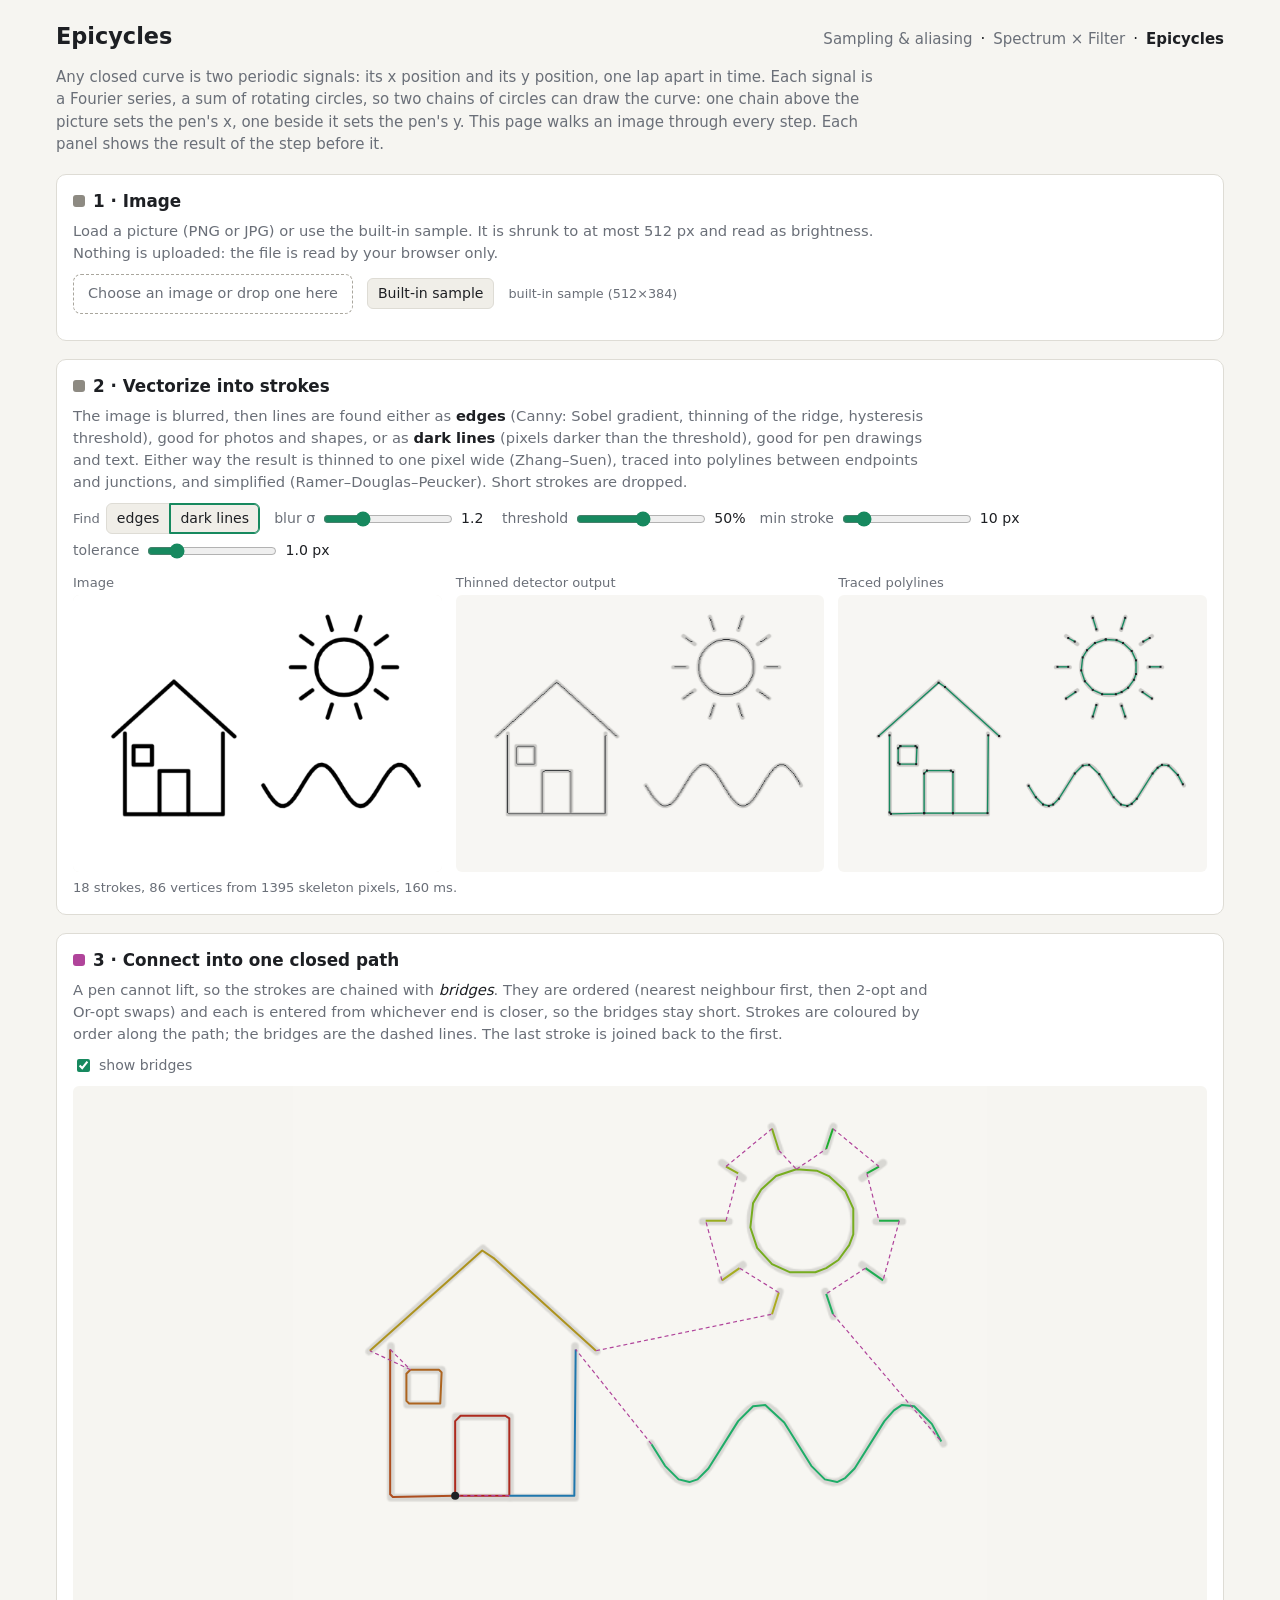
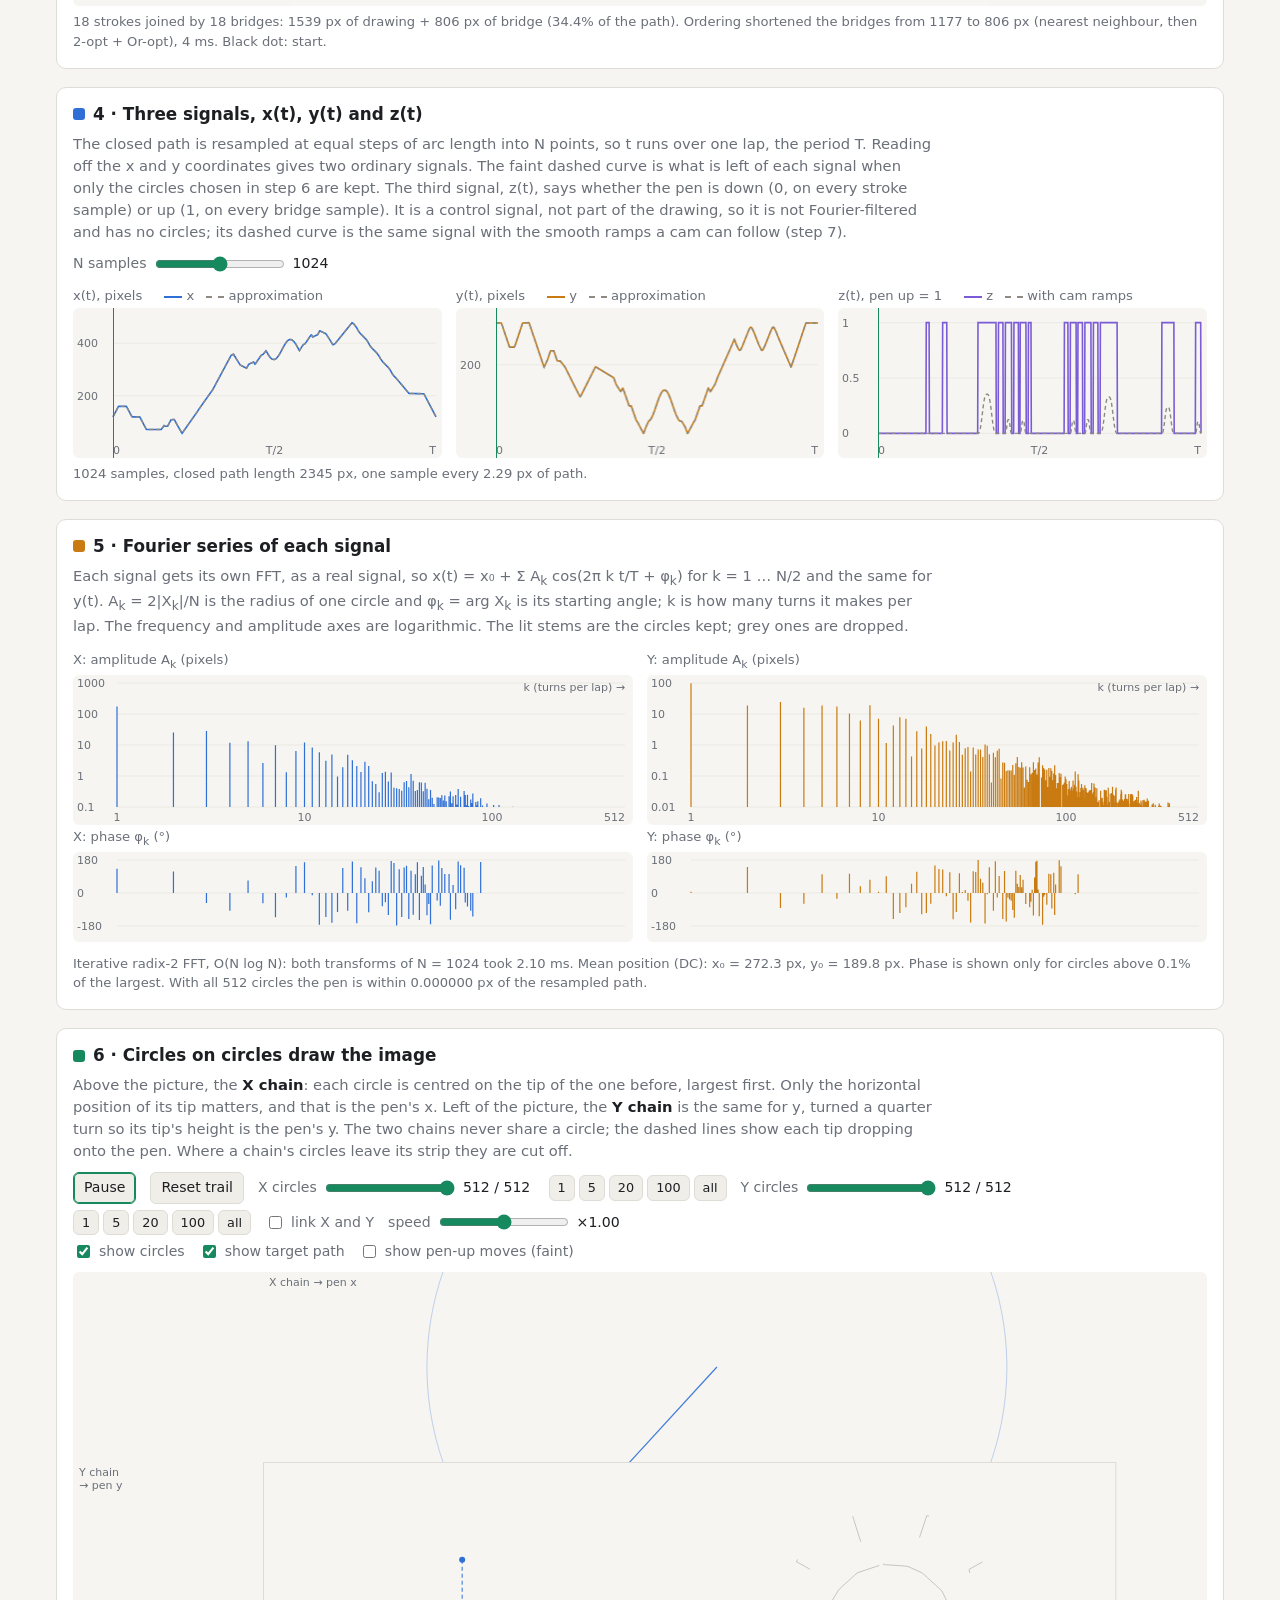
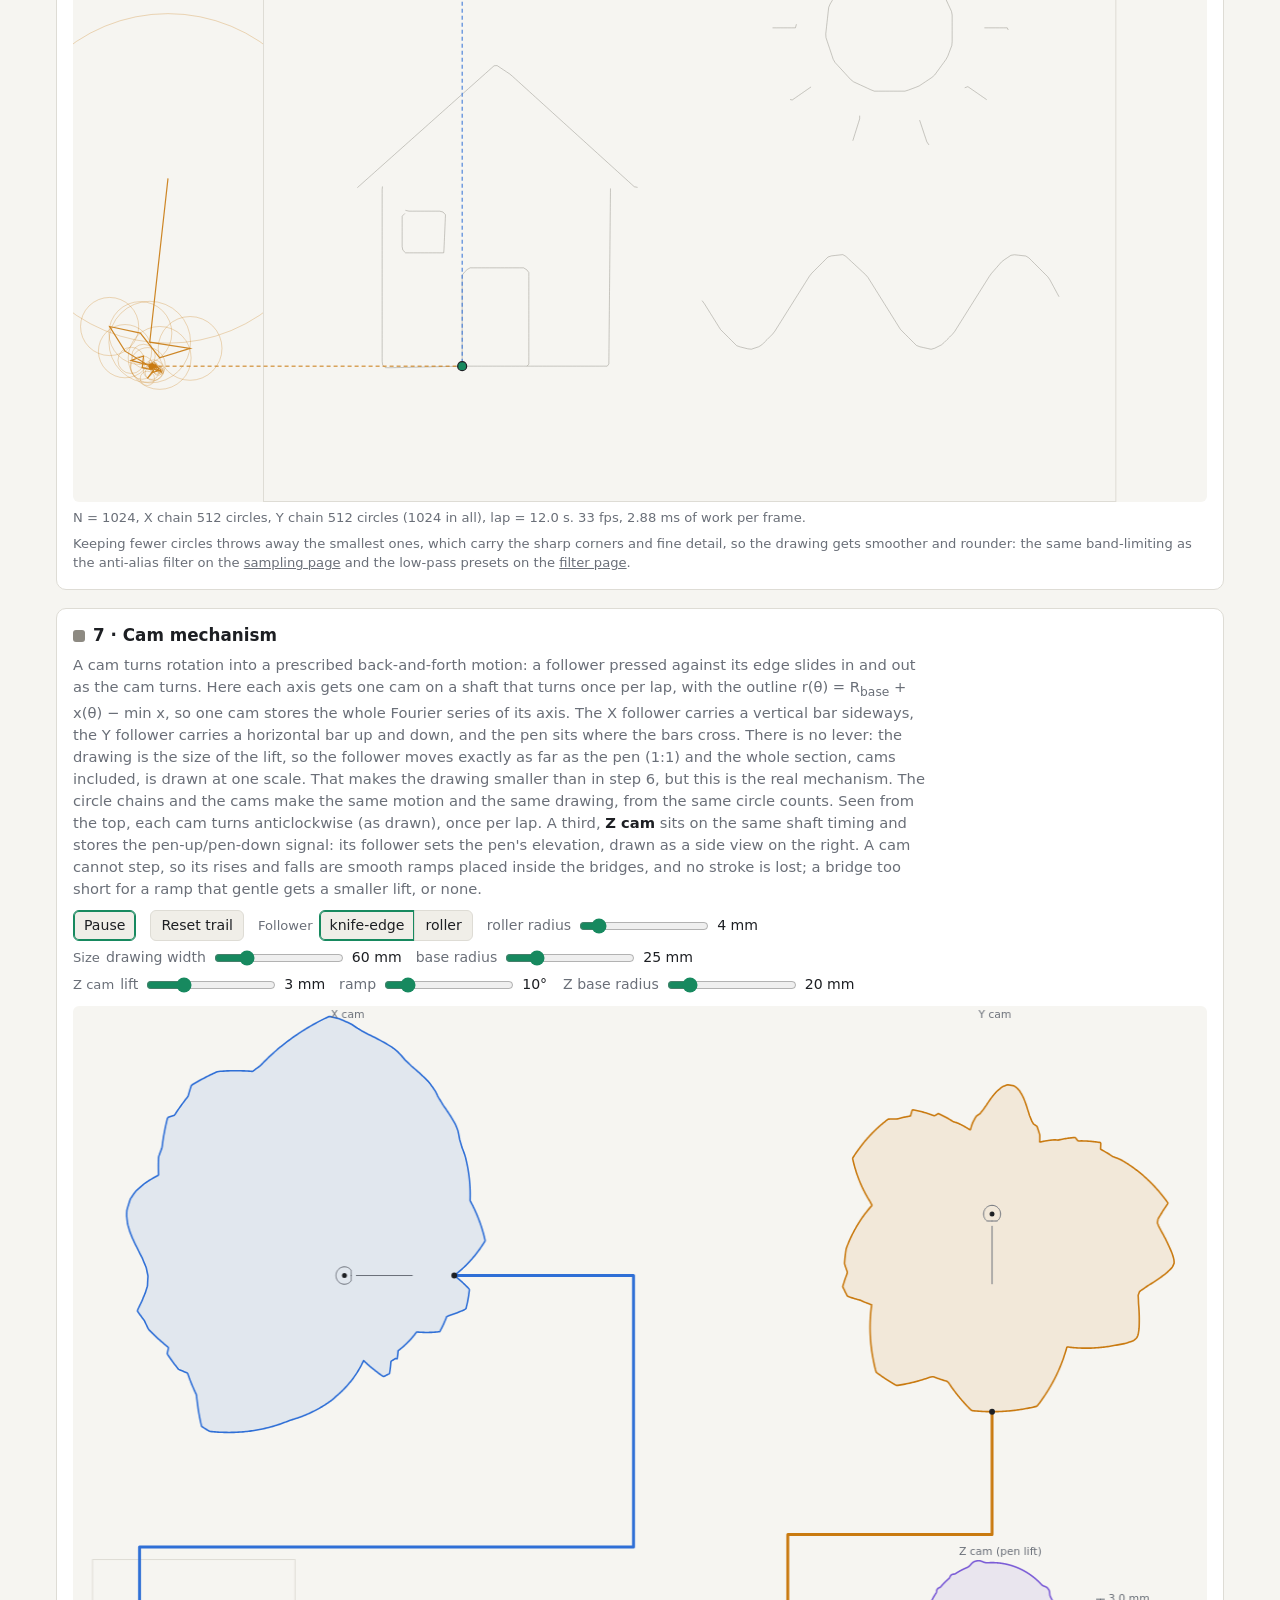
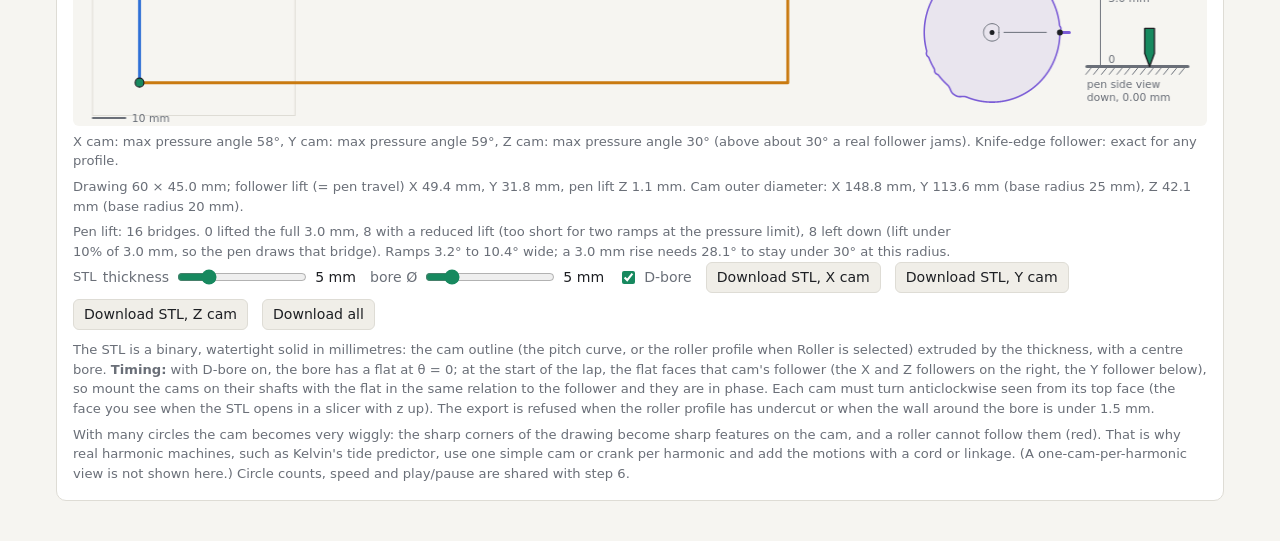
==== commit 771a4677: "Add pen-up/pen-down signal z(t) and a Z cam (pen lift) with cycloidal ramps inside bridges, side-vie" ====
--- a/epicycles.html
+++ b/epicycles.html
@@ -82,20 +82,24 @@
   </section>
 
   <section class="panel" id="panel-sig">
-    <h2><span class="swatch sw-3"></span><span>4 · Two signals, x(t) and y(t)</span></h2>
+    <h2><span class="swatch sw-3"></span><span>4 · Three signals, x(t), y(t) and z(t)</span></h2>
     <p class="step">
       The closed path is resampled at equal steps of arc length into N points, so t runs over one lap, the period T.
       Reading off the x and y coordinates gives two ordinary signals. The faint dashed curve is what is left of each
-      signal when only the circles chosen in step 6 are kept.
+      signal when only the circles chosen in step 6 are kept. The third signal, z(t), says whether the pen is down (0, on
+      every stroke sample) or up (1, on every bridge sample). It is a control signal, not part of the drawing, so it is not
+      Fourier-filtered and has no circles; its dashed curve is the same signal with the smooth ramps a cam can follow (step 7).
     </p>
     <div class="toolbar controls">
       <label class="slider">N samples <input type="range" id="p-n" min="8" max="12" step="1" value="10"><output id="o-n"></output></label>
     </div>
-    <div class="views two">
+    <div class="views three">
       <div><div class="plot-label">x(t), pixels <span class="legend"><i class="ln ln-x"></i>x <i class="ln ln-ap"></i>approximation</span></div>
         <div class="tplot"><canvas class="view sig" id="sig-x"></canvas><i class="cursor" id="cur-x"></i></div></div>
       <div><div class="plot-label">y(t), pixels <span class="legend"><i class="ln ln-y"></i>y <i class="ln ln-ap"></i>approximation</span></div>
         <div class="tplot"><canvas class="view sig" id="sig-y"></canvas><i class="cursor" id="cur-y"></i></div></div>
+      <div><div class="plot-label">z(t), pen up = 1 <span class="legend"><i class="ln ln-z"></i>z <i class="ln ln-ap"></i>with cam ramps</span></div>
+        <div class="tplot"><canvas class="view sig" id="sig-z"></canvas><i class="cursor" id="cur-z"></i></div></div>
     </div>
     <p class="note" id="st-sig"></p>
   </section>
@@ -142,7 +146,7 @@
     <div class="toolbar controls">
       <label class="check"><input type="checkbox" id="c-circles" checked> show circles</label>
       <label class="check"><input type="checkbox" id="c-ghost" checked> show target path</label>
-      <label class="check"><input type="checkbox" id="c-penup"> hide bridges (pen up)</label>
+      <label class="check"><input type="checkbox" id="c-penup"> show pen-up moves (faint)</label>
     </div>
     <div class="stage-wrap"><canvas id="stage"></canvas></div>
     <p class="note" id="st-stage"></p>
@@ -163,6 +167,9 @@
       the follower moves exactly as far as the pen (1:1) and the whole section, cams included, is drawn at one scale. That makes the
       drawing smaller than in step 6, but this is the real mechanism. The circle chains and the cams make the same motion and the
       same drawing, from the same circle counts. Seen from the top, each cam turns anticlockwise (as drawn), once per lap.
+      A third, <b>Z cam</b> sits on the same shaft timing and stores the pen-up/pen-down signal: its follower sets the pen's
+      elevation, drawn as a side view on the right. A cam cannot step, so its rises and falls are smooth ramps placed inside
+      the bridges, and no stroke is lost; a bridge too short for a ramp that gentle gets a smaller lift, or none.
     </p>
     <div class="toolbar controls">
       <button id="b-play2" aria-pressed="true">Pause</button>
@@ -179,9 +186,16 @@
       <label class="slider">drawing width <input type="range" id="p-wmm" min="20" max="200" step="1" value="60"><output id="o-wmm">60 mm</output></label>
       <label class="slider">base radius <input type="range" id="p-rb" min="5" max="100" step="1" value="25"><output id="o-rb">25 mm</output></label>
     </div>
+    <div class="toolbar controls">
+      <span class="group-label">Z cam</span>
+      <label class="slider">lift <input type="range" id="p-lift" min="0.5" max="10" step="0.5" value="3"><output id="o-lift">3 mm</output></label>
+      <label class="slider">ramp <input type="range" id="p-ramp" min="2" max="60" step="1" value="10"><output id="o-ramp">10°</output></label>
+      <label class="slider">Z base radius <input type="range" id="p-rbz" min="8" max="100" step="1" value="20"><output id="o-rbz">20 mm</output></label>
+    </div>
     <canvas id="cam"></canvas>
     <p class="note" id="st-cam"></p>
     <p class="note" id="st-size"></p>
+    <p class="note" id="st-z"></p>
     <div class="toolbar controls">
       <span class="group-label">STL</span>
       <label class="slider">thickness <input type="range" id="p-th" min="1" max="20" step="0.5" value="5"><output id="o-th">5 mm</output></label>
@@ -189,14 +203,15 @@
       <label class="check"><input type="checkbox" id="c-dbore" checked> D-bore</label>
       <button id="b-stl-x">Download STL, X cam</button>
       <button id="b-stl-y">Download STL, Y cam</button>
-      <button id="b-stl-both">Download both</button>
+      <button id="b-stl-z">Download STL, Z cam</button>
+      <button id="b-stl-all">Download all</button>
     </div>
     <p class="note" id="st-stl"></p>
     <p class="note">
       The STL is a binary, watertight solid in millimetres: the cam outline (the pitch curve, or the roller profile when Roller is
       selected) extruded by the thickness, with a centre bore. <b>Timing:</b> with D-bore on, the bore has a flat at θ = 0; at the
-      start of the lap, the flat faces that cam's follower (the X follower on the right, the Y follower below), so mount both
-      cams on their shafts with the flat in the same relation to the follower and they are in phase. Each cam must turn
+      start of the lap, the flat faces that cam's follower (the X and Z followers on the right, the Y follower below), so mount
+      the cams on their shafts with the flat in the same relation to the follower and they are in phase. Each cam must turn
       anticlockwise seen from its top face (the face you see when the STL opens in a slicer with z up). The export is refused when
       the roller profile has undercut or when the wall around the bore is under 1.5 mm.
     </p>
--- a/epicycles.css
+++ b/epicycles.css
@@ -10,6 +10,7 @@
   --btn-hover: #e5e2da;
   --c-x: #2f6fd6;
   --c-y: #c97a10;
+  --c-z: #7b5cd6;
   --c-pen: #17895f;
   --c-bridge: #b0449a;
   --c-ref: #8d8a82;
@@ -30,6 +31,7 @@
     --btn-hover: #323741;
     --c-x: #6b9ef5;
     --c-y: #f0a443;
+    --c-z: #a58cf5;
     --c-pen: #3fc994;
     --c-bridge: #e07ccb;
     --c-ref: #8a909b;
@@ -50,6 +52,7 @@
   --btn-hover: #323741;
   --c-x: #6b9ef5;
   --c-y: #f0a443;
+  --c-z: #a58cf5;
   --c-pen: #3fc994;
   --c-bridge: #e07ccb;
   --c-ref: #8a909b;
@@ -179,6 +182,7 @@
 .legend .ln { display: inline-block; width: 18px; height: 0; vertical-align: middle; margin: 0 4px 0 8px; }
 .ln-x { border-top: 2px solid var(--c-x); }
 .ln-y { border-top: 2px solid var(--c-y); }
+.ln-z { border-top: 2px solid var(--c-z); }
 .ln-ap { border-top: 2px dashed var(--c-ref); }
 
 .stage-wrap { width: 100%; }
@@ -194,3 +198,4 @@
 
 #st-cam .bad { color: var(--c-bad); }
 #o-mx, #o-my { min-width: 8ch; }
+#st-z { max-width: 900px; }
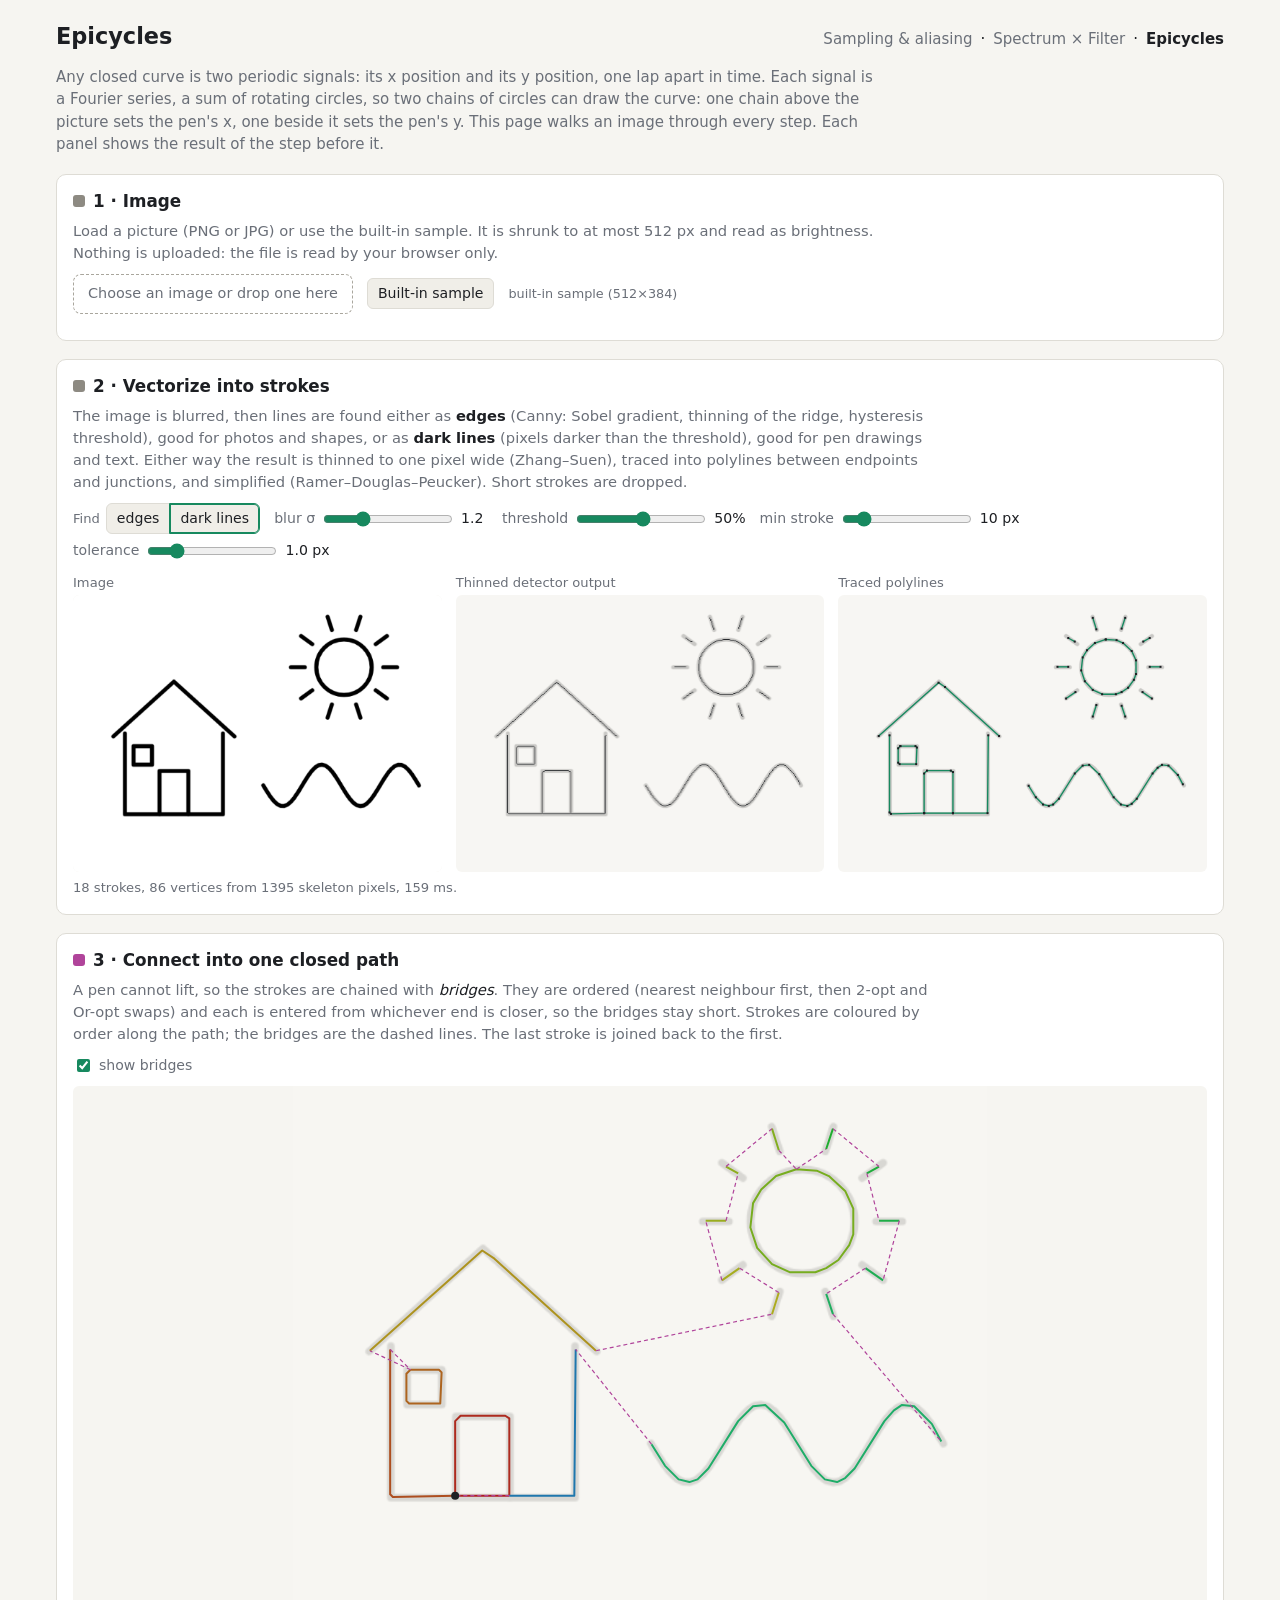
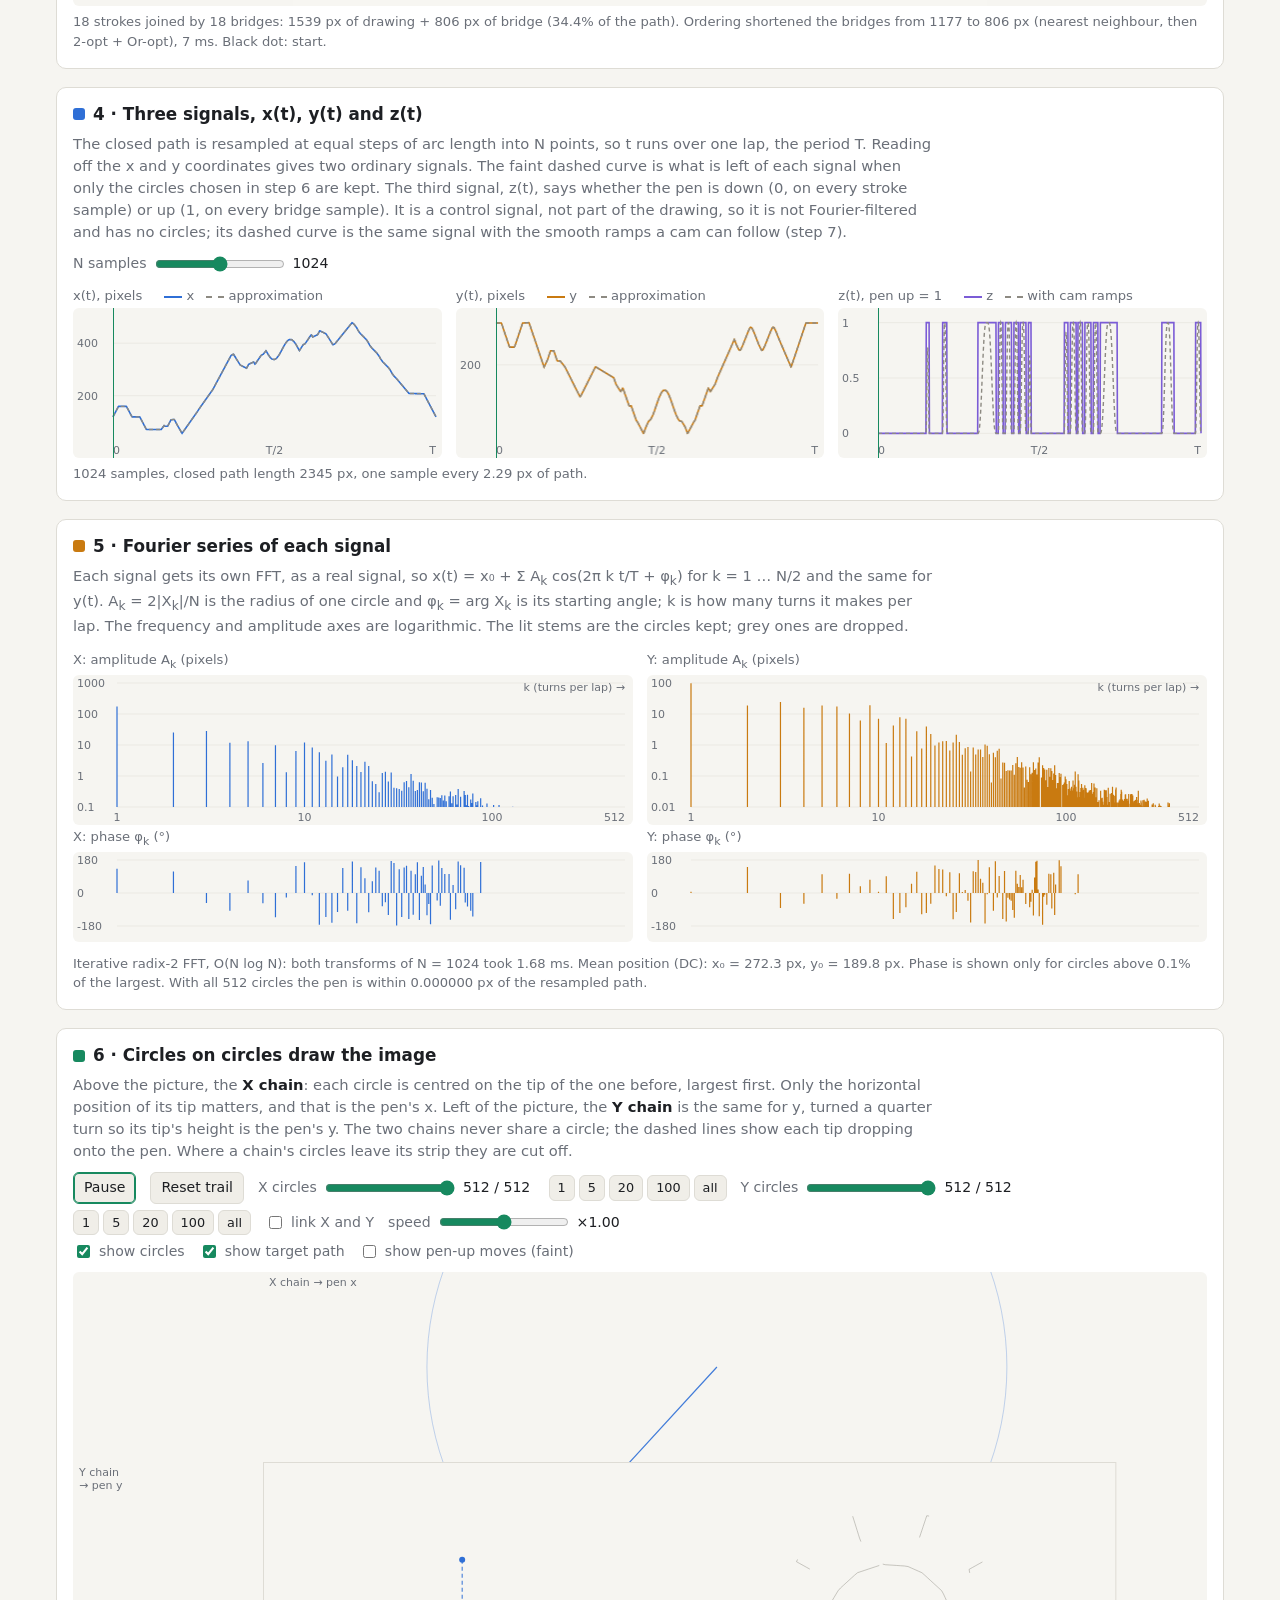
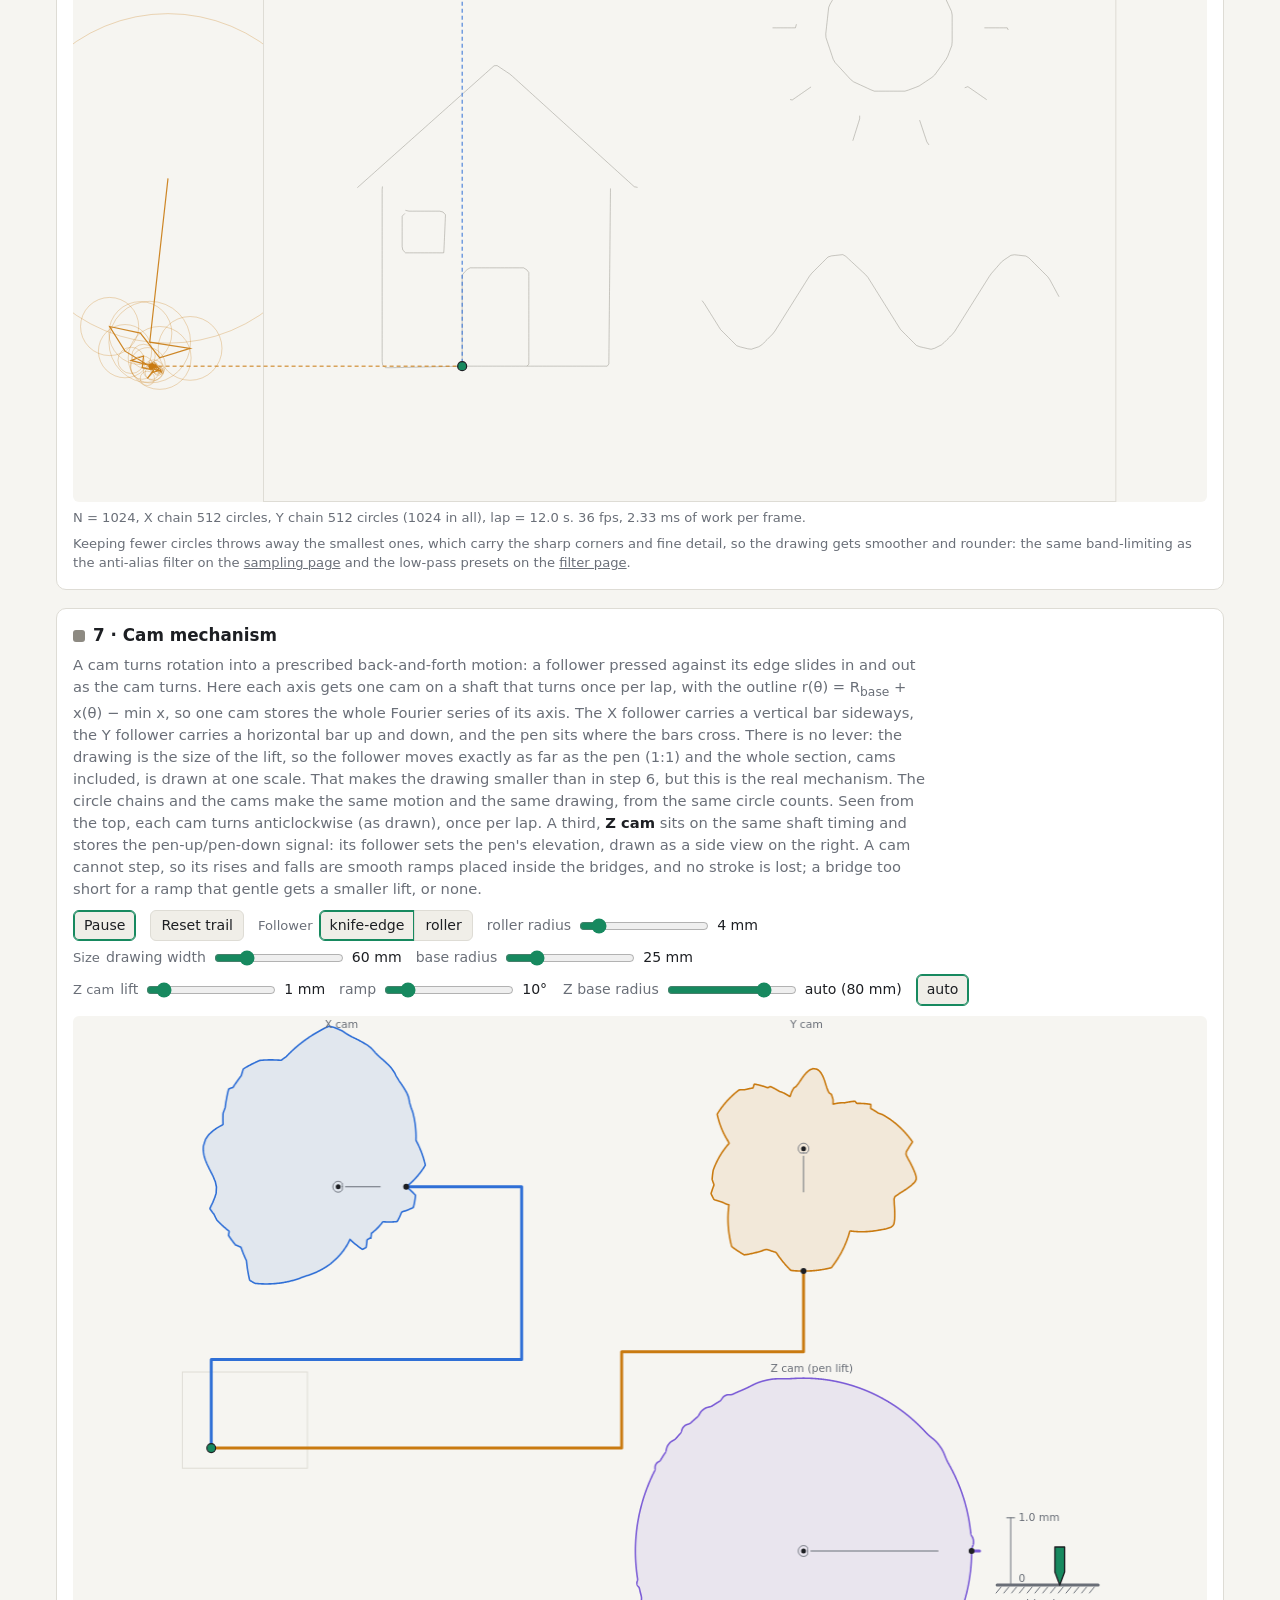
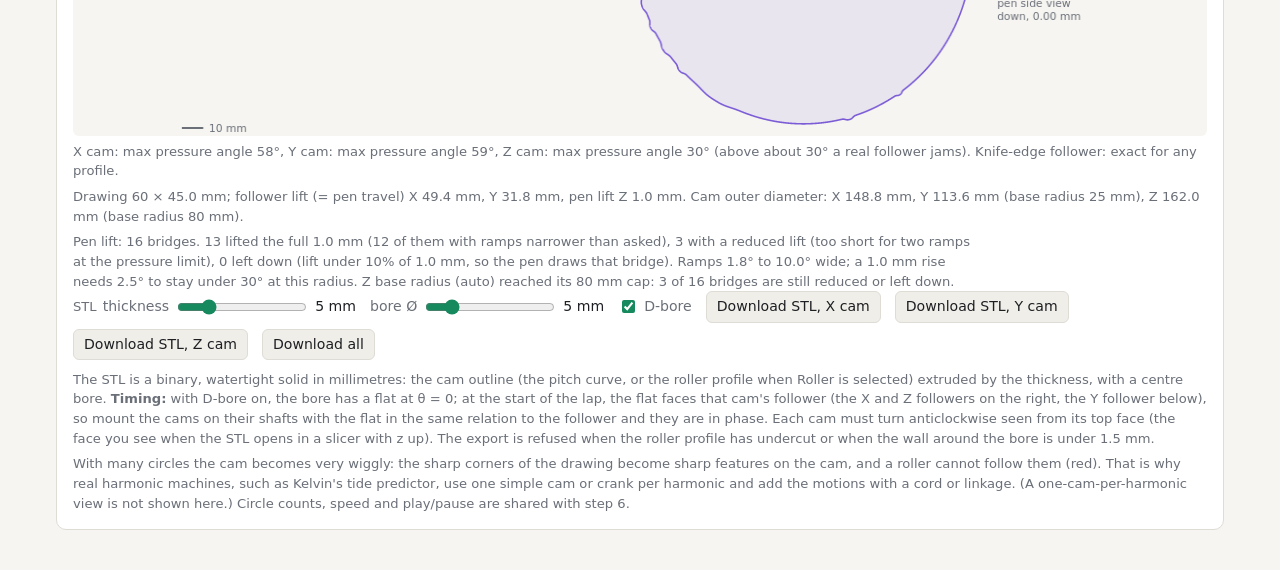
==== commit 8047b6cc: "Z cam: default lift 1 mm, auto base radius, roller curvature in the ramp-width rule" ====
--- a/epicycles.html
+++ b/epicycles.html
@@ -188,9 +188,10 @@
     </div>
     <div class="toolbar controls">
       <span class="group-label">Z cam</span>
-      <label class="slider">lift <input type="range" id="p-lift" min="0.5" max="10" step="0.5" value="3"><output id="o-lift">3 mm</output></label>
+      <label class="slider">lift <input type="range" id="p-lift" min="0.2" max="10" step="0.1" value="1"><output id="o-lift">1 mm</output></label>
       <label class="slider">ramp <input type="range" id="p-ramp" min="2" max="60" step="1" value="10"><output id="o-ramp">10°</output></label>
-      <label class="slider">Z base radius <input type="range" id="p-rbz" min="8" max="100" step="1" value="20"><output id="o-rbz">20 mm</output></label>
+      <label class="slider">Z base radius <input type="range" id="p-rbz" min="8" max="100" step="1" value="20"><output id="o-rbz">auto</output></label>
+      <button id="b-rz-auto" aria-pressed="true">auto</button>
     </div>
     <canvas id="cam"></canvas>
     <p class="note" id="st-cam"></p>
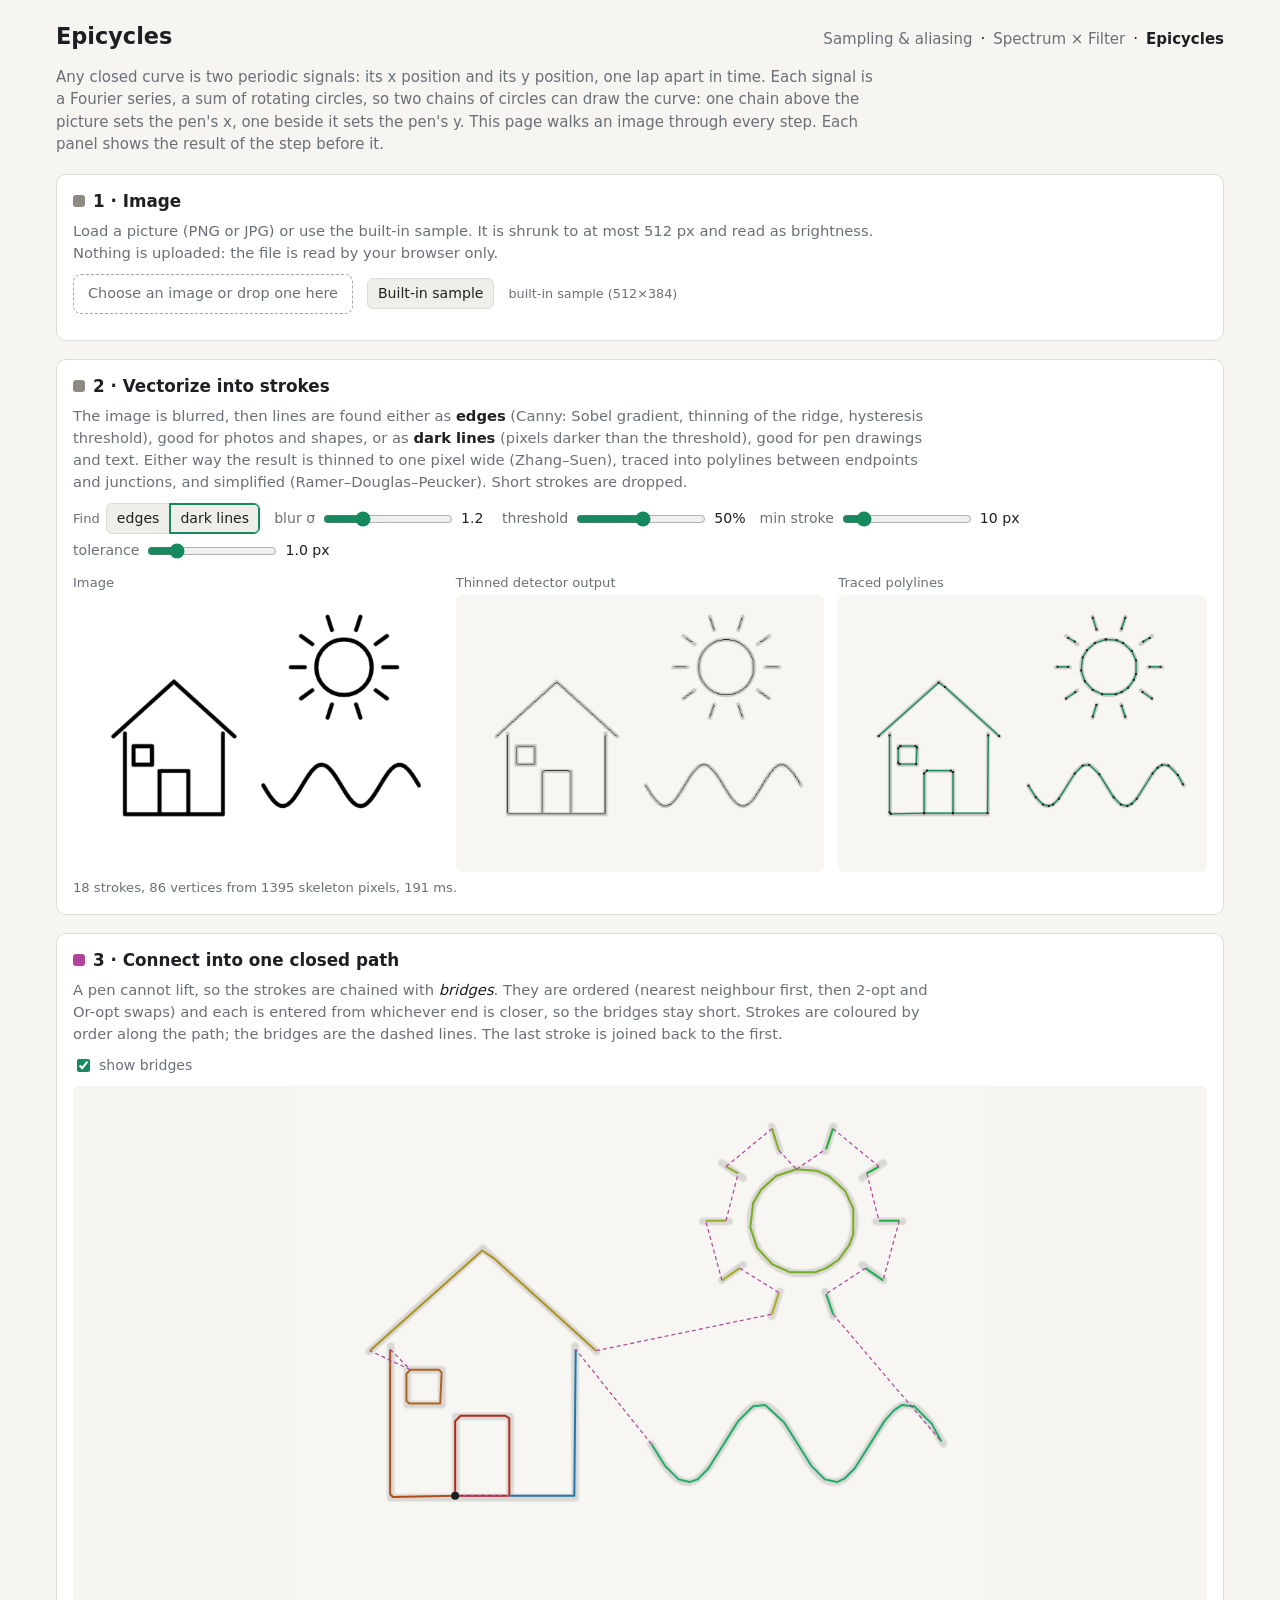
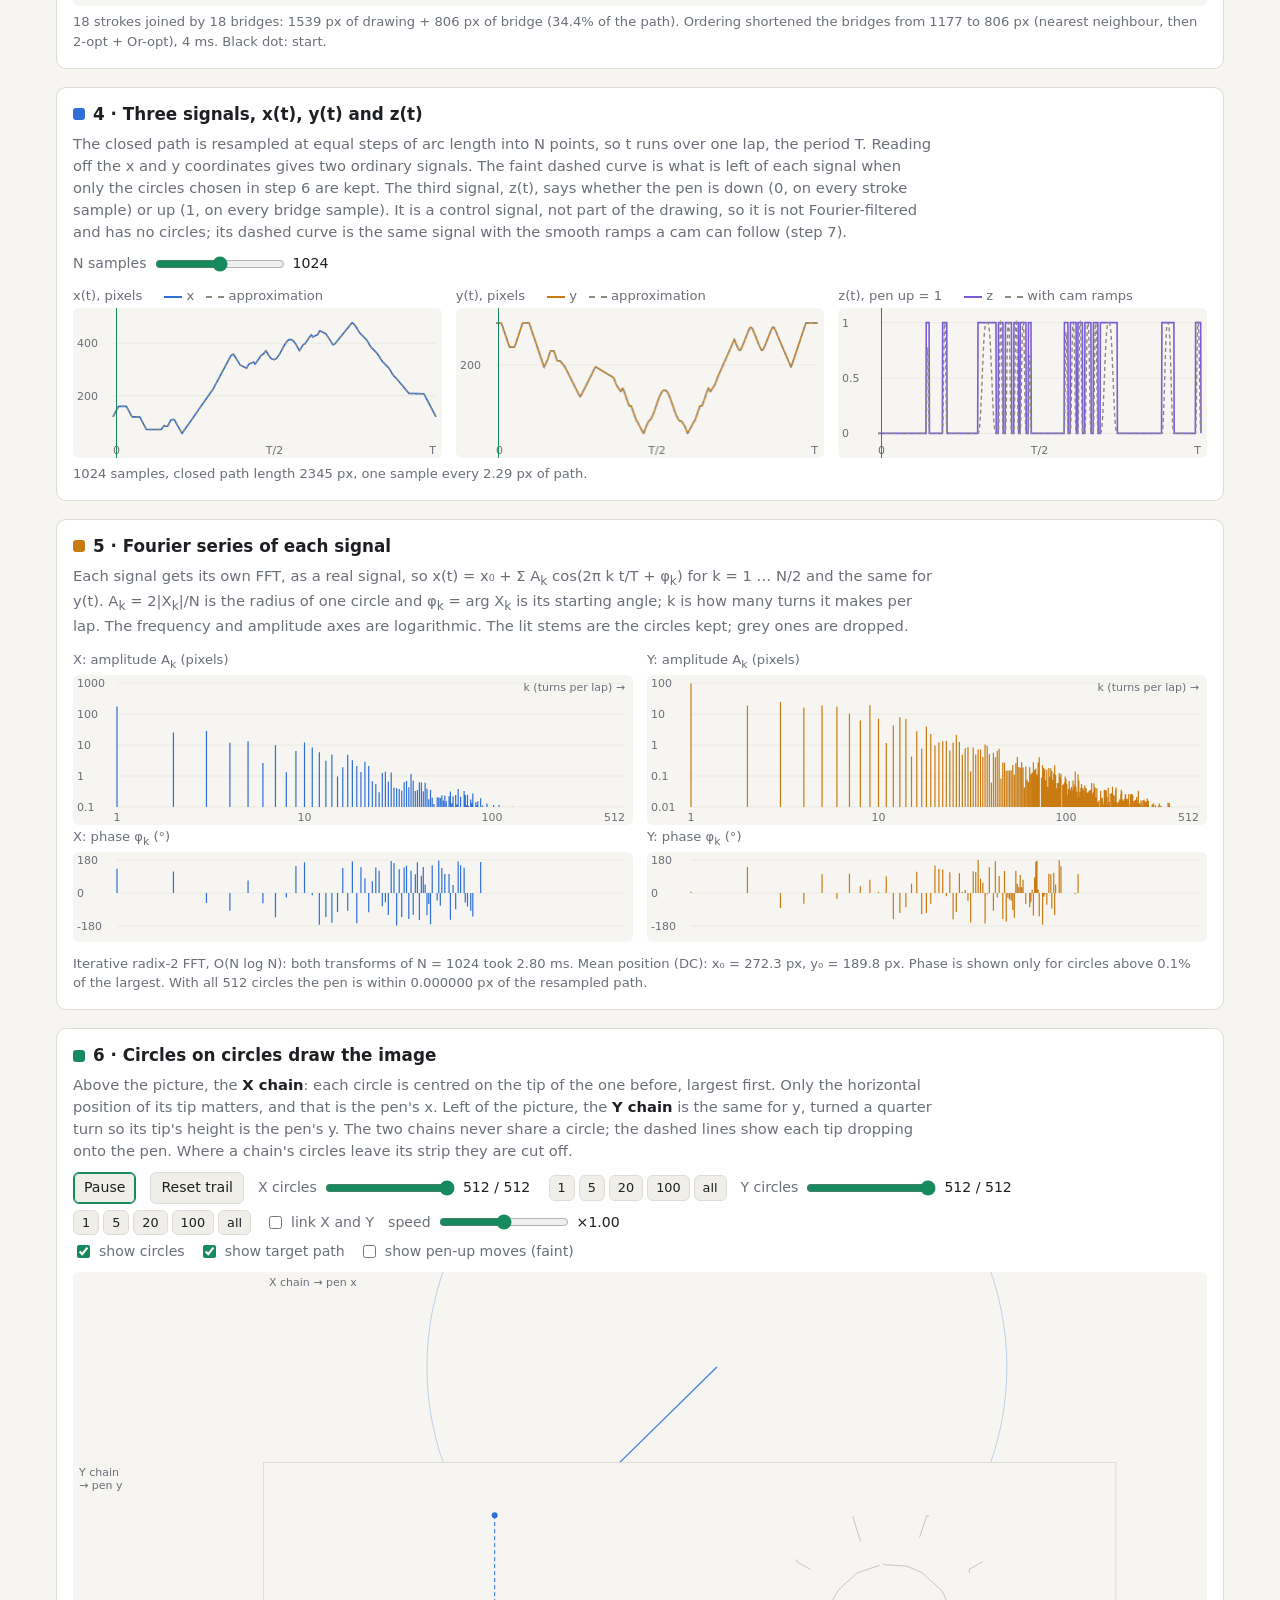
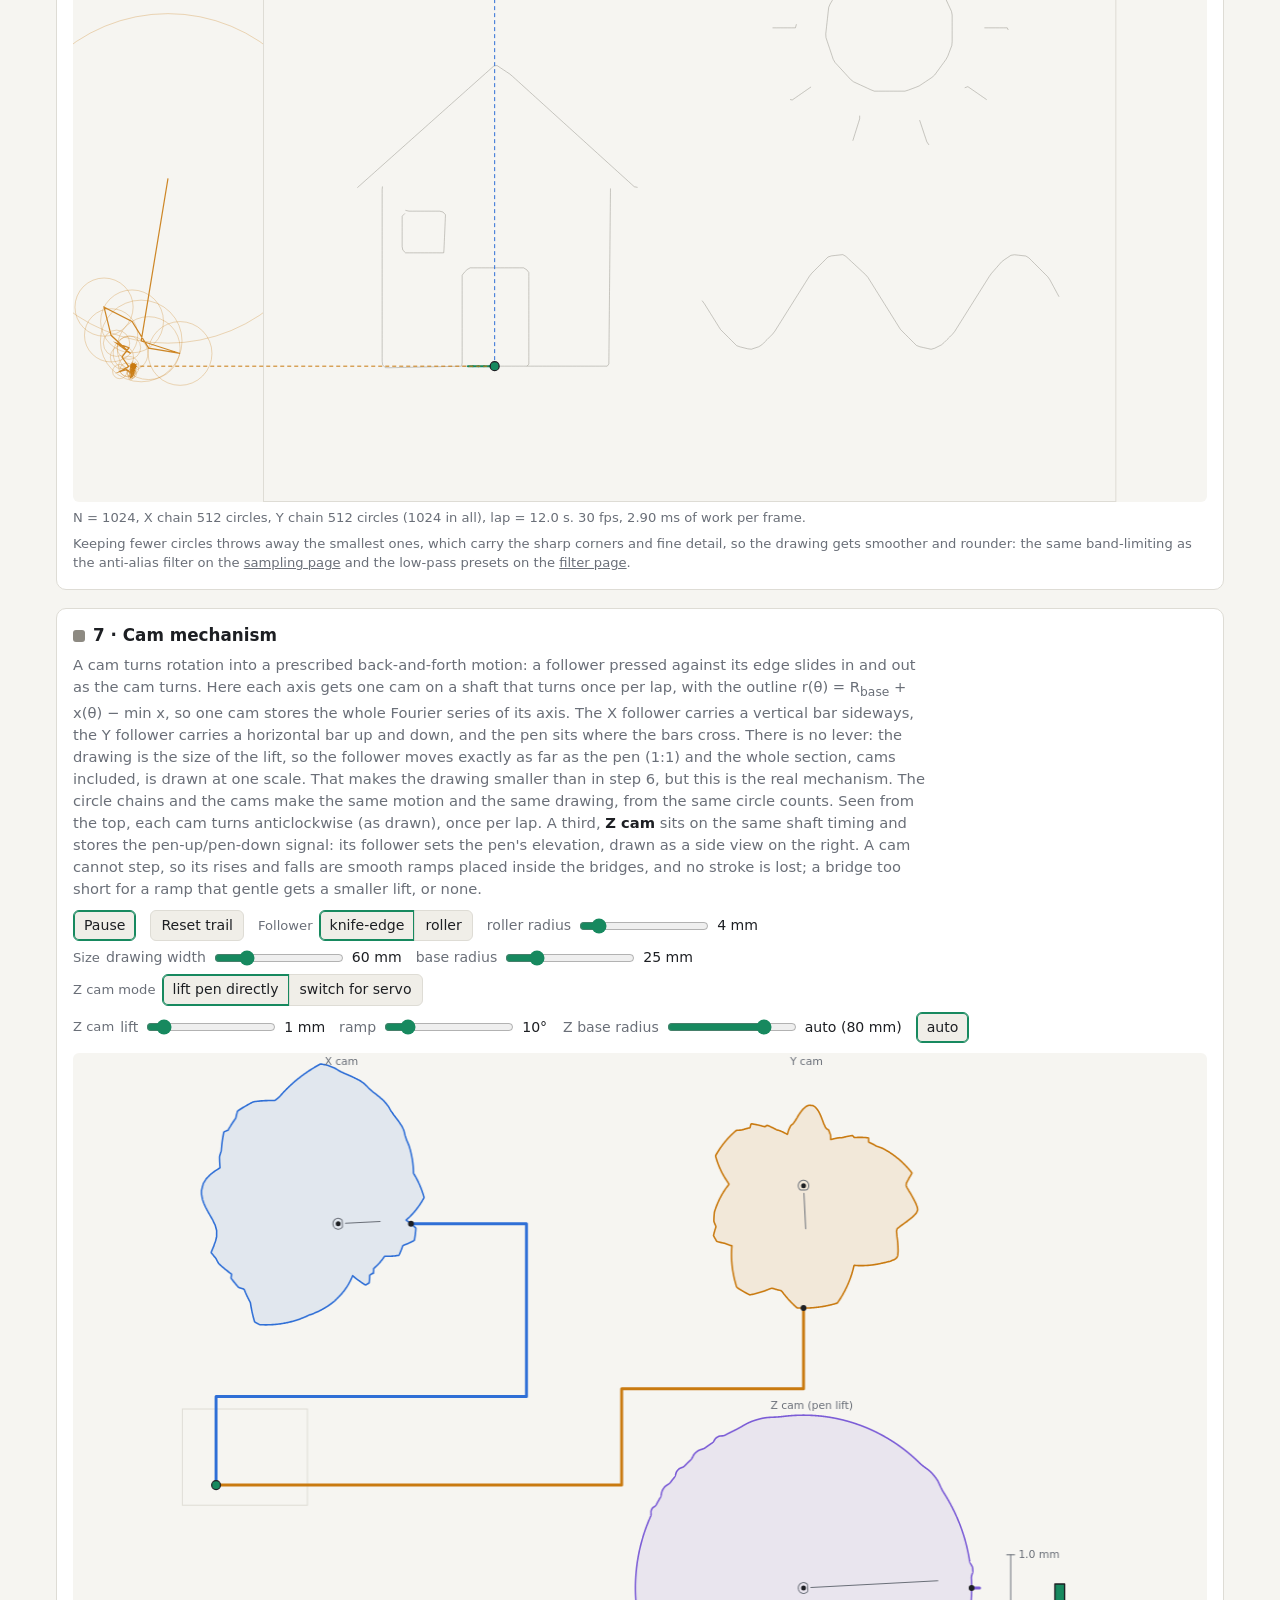
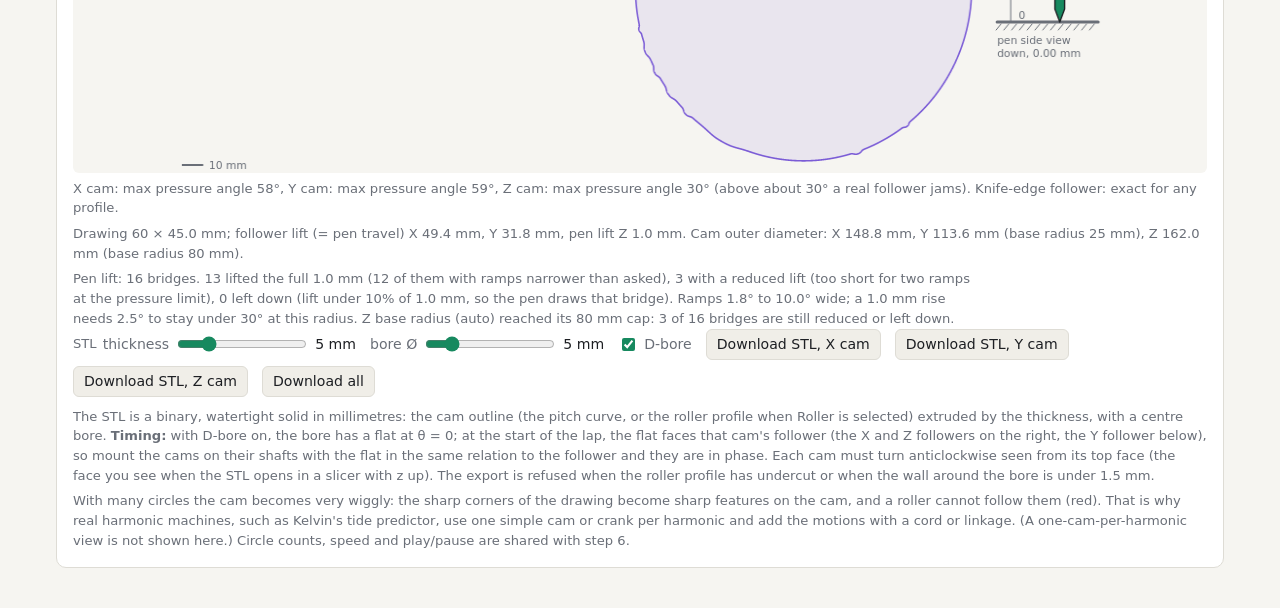
==== commit 937cd322: "Z cam: switch-for-servo mode with servo dead time and lead angle, own pressure limit, switch trace a" ====
--- a/epicycles.html
+++ b/epicycles.html
@@ -93,13 +93,15 @@
     <div class="toolbar controls">
       <label class="slider">N samples <input type="range" id="p-n" min="8" max="12" step="1" value="10"><output id="o-n"></output></label>
     </div>
-    <div class="views three">
+    <div class="views three" id="sigviews">
       <div><div class="plot-label">x(t), pixels <span class="legend"><i class="ln ln-x"></i>x <i class="ln ln-ap"></i>approximation</span></div>
         <div class="tplot"><canvas class="view sig" id="sig-x"></canvas><i class="cursor" id="cur-x"></i></div></div>
       <div><div class="plot-label">y(t), pixels <span class="legend"><i class="ln ln-y"></i>y <i class="ln ln-ap"></i>approximation</span></div>
         <div class="tplot"><canvas class="view sig" id="sig-y"></canvas><i class="cursor" id="cur-y"></i></div></div>
       <div><div class="plot-label">z(t), pen up = 1 <span class="legend"><i class="ln ln-z"></i>z <i class="ln ln-ap"></i>with cam ramps</span></div>
         <div class="tplot"><canvas class="view sig" id="sig-z"></canvas><i class="cursor" id="cur-z"></i></div></div>
+      <div id="sw-plot" hidden><div class="plot-label">z_switch(t), on = 1 <span class="legend"><i class="ln ln-z"></i>sw <i class="ln ln-ap"></i>cam</span></div>
+        <div class="tplot"><canvas class="view sig" id="sig-sw"></canvas><i class="cursor" id="cur-sw"></i></div></div>
     </div>
     <p class="note" id="st-sig"></p>
   </section>
@@ -187,16 +189,38 @@
       <label class="slider">base radius <input type="range" id="p-rb" min="5" max="100" step="1" value="25"><output id="o-rb">25 mm</output></label>
     </div>
     <div class="toolbar controls">
+      <span class="group-label">Z cam mode</span>
+      <span class="segmented" id="zmode">
+        <button data-m="direct" aria-pressed="true">lift pen directly</button>
+        <button data-m="switch" aria-pressed="false">switch for servo</button>
+      </span>
+    </div>
+    <div class="toolbar controls">
       <span class="group-label">Z cam</span>
       <label class="slider">lift <input type="range" id="p-lift" min="0.2" max="10" step="0.1" value="1"><output id="o-lift">1 mm</output></label>
       <label class="slider">ramp <input type="range" id="p-ramp" min="2" max="60" step="1" value="10"><output id="o-ramp">10°</output></label>
       <label class="slider">Z base radius <input type="range" id="p-rbz" min="8" max="100" step="1" value="20"><output id="o-rbz">auto</output></label>
       <button id="b-rz-auto" aria-pressed="true">auto</button>
     </div>
+    <div class="toolbar controls" id="zsw-row" hidden>
+      <span class="group-label">Servo</span>
+      <label class="slider">pressure limit <input type="range" id="p-pa" min="15" max="60" step="1" value="45"><output id="o-pa">45°</output></label>
+      <label class="slider">servo delay <input type="range" id="p-delay" min="0" max="500" step="10" value="120"><output id="o-delay">120 ms</output></label>
+      <label class="slider">shaft <input type="range" id="p-lap" min="5" max="300" step="5" value="60"><output id="o-lap">60 s</output><span class="hint">per lap</span></label>
+      <span class="hint" id="o-lead"></span>
+    </div>
+    <p class="note" id="zsw-note" hidden>
+      In switch mode the Z cam does not lift the pen; it trips a small switch when the follower passes half of the lift, and a servo
+      lifts the pen when the switch is on. The servo is modelled as a pure dead time after the switch changes, so the switch command is
+      advanced by the lead angle λ = 360° · delay / lap time; its half-lift crossings sit at (bridge start − λ) and (bridge end − λ),
+      so the pen leaves the paper exactly at the start of a bridge and lands exactly at the next stroke. The inked trail and the side
+      view follow the delayed servo pen, not the cam follower.
+    </p>
     <canvas id="cam"></canvas>
     <p class="note" id="st-cam"></p>
     <p class="note" id="st-size"></p>
     <p class="note" id="st-z"></p>
+    <p class="note" id="st-zsw" hidden></p>
     <div class="toolbar controls">
       <span class="group-label">STL</span>
       <label class="slider">thickness <input type="range" id="p-th" min="1" max="20" step="0.5" value="5"><output id="o-th">5 mm</output></label>
--- a/epicycles.css
+++ b/epicycles.css
@@ -166,6 +166,7 @@
 .views { display: grid; gap: 14px; }
 .views.three { grid-template-columns: repeat(3, minmax(0, 1fr)); }
 .views.two { grid-template-columns: repeat(2, minmax(0, 1fr)); }
+.views.four { grid-template-columns: repeat(4, minmax(0, 1fr)); }
 .views > div { min-width: 0; }
 
 .plot-label { font-size: 0.82rem; color: var(--muted); margin: 2px 0; }
@@ -189,7 +190,7 @@
 #stage, #cam { display: block; width: 100%; height: 600px; border-radius: 6px; background: var(--bg); }
 
 @media (max-width: 760px) {
-  .views.three, .views.two { grid-template-columns: minmax(0, 1fr); }
+  .views.three, .views.two, .views.four { grid-template-columns: minmax(0, 1fr); }
   .view { height: 220px; }
   .view.sig, .view.spec { height: 140px; }
   .view.specp { height: 80px; }
@@ -198,4 +199,5 @@
 
 #st-cam .bad { color: var(--c-bad); }
 #o-mx, #o-my { min-width: 8ch; }
-#st-z { max-width: 900px; }
+#st-z, #st-zsw { max-width: 900px; }
+[hidden] { display: none !important; }
